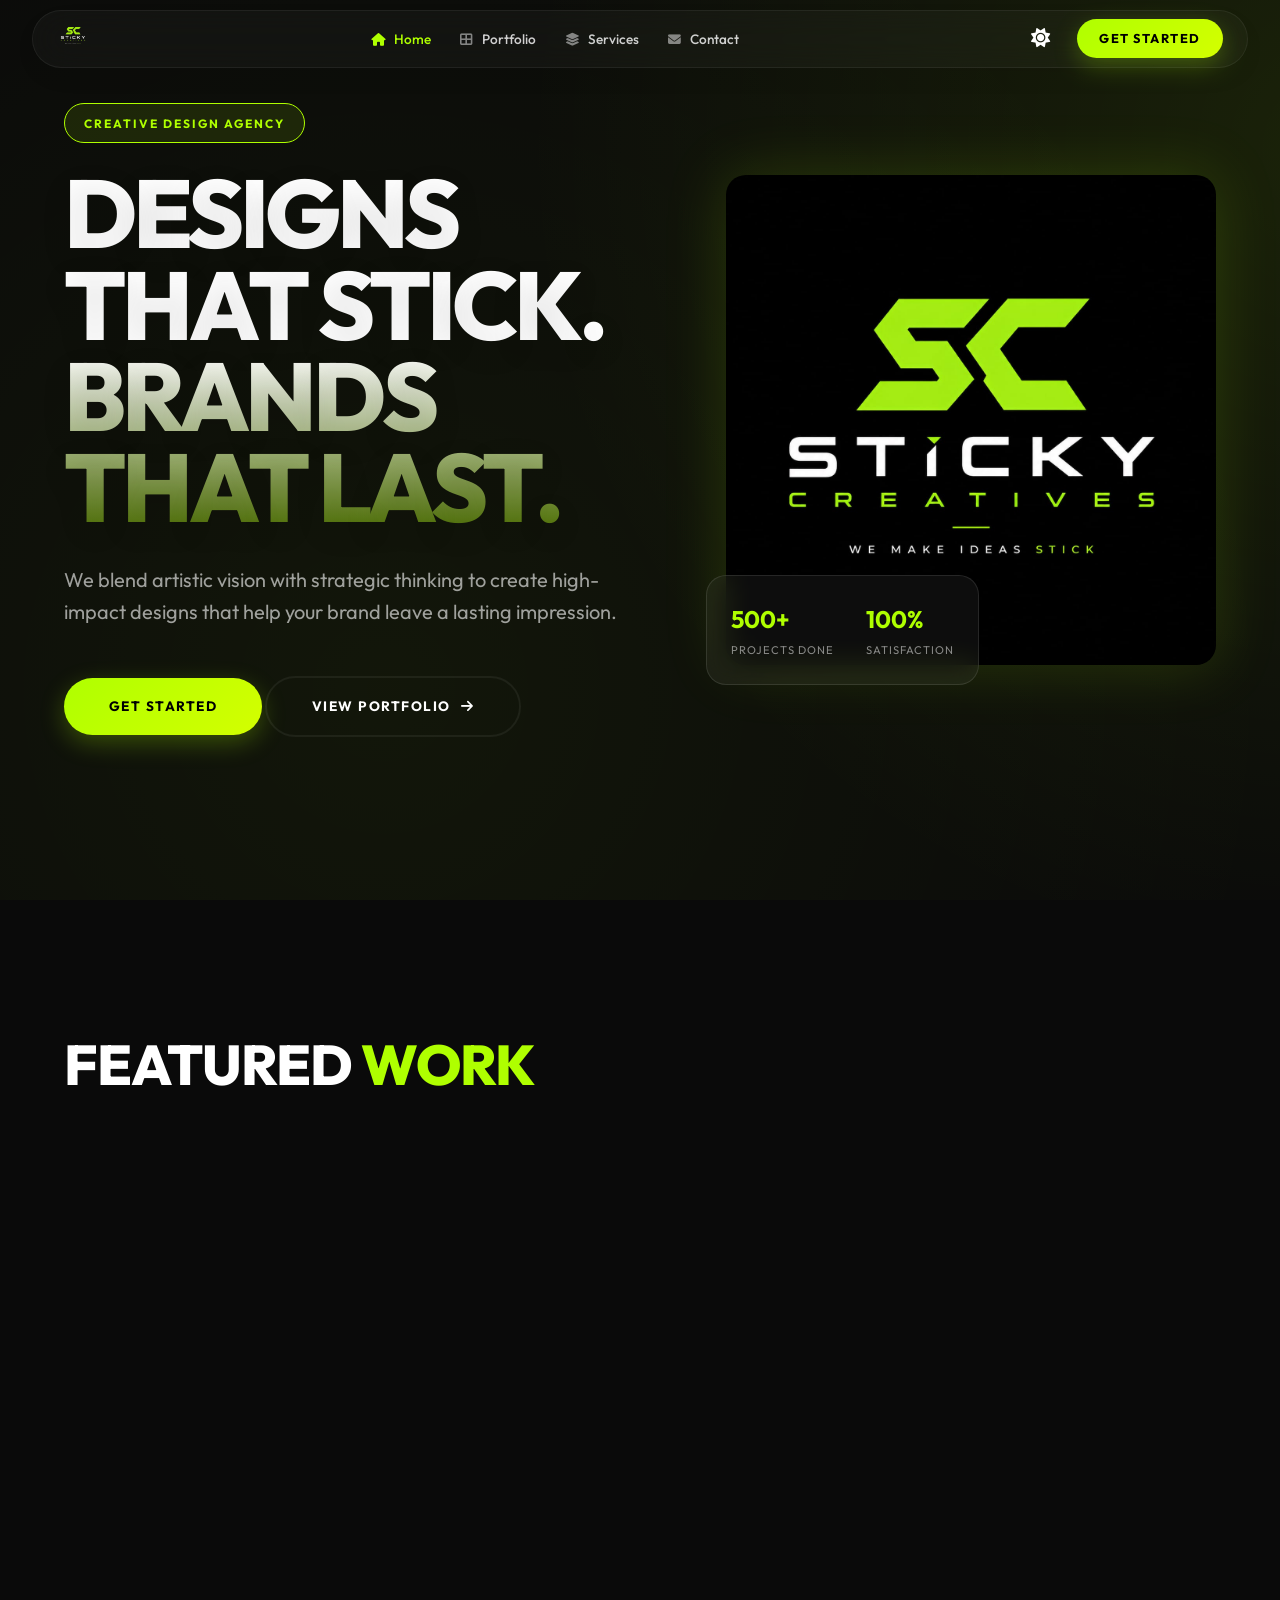
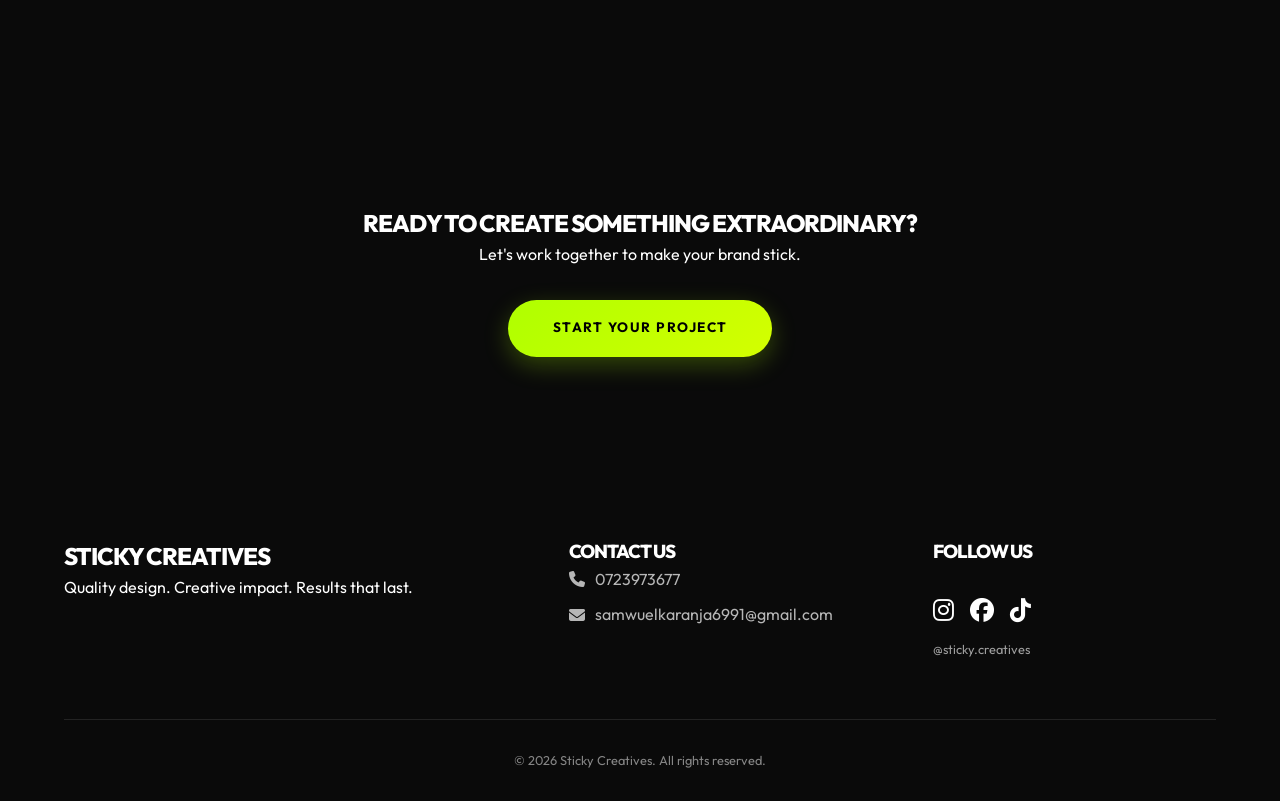
==== index.html @ 6ee7321c "Unify theme and backgrounds: Achieve a continuous 'one-page' flow and premium light mode aesthetic." ====
<!DOCTYPE html>
<html lang="en">
<head>
    <meta charset="UTF-8">
    <meta name="viewport" content="width=device-width, initial-scale=1.0">
    <title>Sticky Creatives | Creative Solutions, Fair Prices</title>
    <meta name="description" content="High-quality designs that help your brand stand out and leave a lasting impression. Logo design, web design, branding and more.">
    <link rel="stylesheet" href="style.css">
    <link rel="stylesheet" href="https://cdnjs.cloudflare.com/ajax/libs/font-awesome/6.4.0/css/all.min.css">
</head>
<body>

    <nav id="navbar">
        <div class="nav-container">
            <div class="nav-glass">
                <a href="index.html" class="logo">
                    <img src="logo.png" alt="Sticky Creatives Logo" id="brand-logo">
                </a>
                <ul class="nav-links">
                    <li><a href="index.html" class="active"><i class="fas fa-home"></i> Home</a></li>
                    <li><a href="portfolio.html"><i class="fas fa-th-large"></i> Portfolio</a></li>
                    <li><a href="services.html"><i class="fas fa-layer-group"></i> Services</a></li>
                    <li><a href="#contact"><i class="fas fa-envelope"></i> Contact</a></li>
                </ul>
                <div class="nav-actions">
                    <button id="theme-toggle" title="Toggle Theme">
                        <i class="fas fa-moon"></i>
                    </button>
                    <a href="get-started.html" class="btn" style="padding: 0.6rem 1.4rem; font-size: 0.8rem;">Get Started</a>
                </div>
            </div>
        </div>
    </nav>

    <section class="hero" id="home">
        <div class="container">
            <div class="hero-grid">
                <div class="hero-content">
                    <span class="badge animate">Creative Design Agency</span>
                    <h1 class="animate">Designs that <span style="color: var(--primary);">stick.</span><br>Brands that last.</h1>
                    <p class="animate">We blend artistic vision with strategic thinking to create high-impact designs that help your brand leave a lasting impression.</p>
                    <div class="hero-actions animate">
                        <a href="get-started.html" class="btn">Get Started</a>
                        <a href="portfolio.html" class="btn-secondary">
                            View Portfolio <i class="fas fa-arrow-right"></i>
                        </a>
                    </div>
                </div>
                <div class="hero-image animate">
                    <img src="hero-main.jpg" alt="Sticky Creatives Branding">
                    <div class="hero-stats">
                        <div class="stat-item">
                            <h4>500+</h4>
                            <p>Projects Done</p>
                        </div>
                        <div class="stat-item">
                            <h4>100%</h4>
                            <p>Satisfaction</p>
                        </div>
                    </div>
                </div>
            </div>
        </div>
    </section>

    <section id="featured-preview">
        <div class="container">
            <div style="display: flex; justify-content: space-between; align-items: center; margin-bottom: 3rem;">
                <h2 class="section-title animate" style="margin-bottom: 0; text-align: left;">Featured <span>Work</span></h2>
                <a href="portfolio.html" class="btn-secondary animate">View All <i class="fas fa-arrow-right"></i></a>
            </div>
            <div class="pricing-grid">
                <div class="category-card animate" style="padding: 0; overflow: hidden;">
                    <img src="branding.png" alt="Branding" style="width: 100%; height: 250px; object-fit: cover;">
                    <div style="padding: 1.5rem;">
                        <h3>Corporate Branding</h3>
                        <p>Resonating identity systems.</p>
                    </div>
                </div>
                <div class="category-card animate" style="padding: 0; overflow: hidden;">
                    <img src="web.png" alt="Web" style="width: 100%; height: 250px; object-fit: cover;">
                    <div style="padding: 1.5rem;">
                        <h3>Web Experiences</h3>
                        <p>Digital platforms built for conversion.</p>
                    </div>
                </div>
            </div>
        </div>
    </section>

    <section class="cta-section">
        <div class="container" style="text-align: center;">
            <h2 class="animate">Ready to create something <span>extraordinary?</span></h2>
            <p class="animate" style="margin-bottom: 2rem;">Let's work together to make your brand stick.</p>
            <a href="get-started.html" class="btn animate">Start Your Project</a>
        </div>
    </section>

    <footer id="contact">
        <div class="container">
            <div class="footer-content">
                <div class="footer-brand">
                    <h2>Sticky <span>Creatives</span></h2>
                    <p>Quality design. Creative impact. Results that last.</p>
                </div>
                <div class="contact-info">
                    <h3>Contact Us</h3>
                    <p><i class="fas fa-phone"></i> 0723973677</p>
                    <p><i class="fas fa-envelope"></i> samwuelkaranja6991@gmail.com</p>
                </div>
                <div class="socials">
                    <h3>Follow Us</h3>
                    <div class="social-links">
                        <a href="#"><i class="fab fa-instagram"></i></a>
                        <a href="#"><i class="fab fa-facebook"></i></a>
                        <a href="#"><i class="fab fa-tiktok"></i></a>
                    </div>
                    <p style="margin-top: 10px; font-size: 0.8rem; opacity: 0.6;">@sticky.creatives</p>
                </div>
            </div>
            <div class="footer-bottom">
                <p>&copy; 2026 Sticky Creatives. All rights reserved.</p>
            </div>
        </div>
    </footer>

    <script src="script.js"></script>
</body>
</html>
---- style.css ----
@import url('https://fonts.googleapis.com/css2?family=Outfit:wght@300;400;600;800&display=swap');

:root {
    /* Base Colors */
    --primary: #AFFF00;
    --primary-dark: #8ED000;
    --white: #FFFFFF;
    --black: #000000;
    --transition: all 0.4s cubic-bezier(0.16, 1, 0.3, 1);
    --shadow: 0 20px 40px rgba(0, 0, 0, 0.1);
    
    /* Theme Variables - Dark Mode (Default) */
    --bg-main: #0A0A0A;
    --bg-secondary: #141414;
    --text-main: #FFFFFF;
    --text-muted: rgba(255, 255, 255, 0.6);
    --glass-bg: rgba(255, 255, 255, 0.03);
    --glass-border: rgba(255, 255, 255, 0.08);
    --glass-blur: 20px;
}

[data-theme="light"] {
    --bg-main: #F4F4F4;
    --bg-secondary: #EBEBEB;
    --text-main: #121212;
    --text-muted: #666666;
    --glass-bg: rgba(255, 255, 255, 0.7);
    --glass-border: rgba(0, 0, 0, 0.05);
    --glass-text: #121212;
    --glass-blur: 15px;
    --shadow: 0 10px 30px rgba(0, 0, 0, 0.03);
    --primary-glow: rgba(175, 255, 0, 0.3);
}

[data-theme="dark"] {
    --bg-main: #0A0A0A;
    --bg-secondary: #121212;
    --text-main: #FFFFFF;
    --text-muted: #888888;
    --glass-bg: rgba(255, 255, 255, 0.03);
    --glass-border: rgba(255, 255, 255, 0.06);
    --glass-text: #FFFFFF;
    --glass-blur: 20px;
    --shadow: 0 10px 50px rgba(0, 0, 0, 0.5);
    --primary-glow: rgba(175, 255, 0, 0.2);
}

* {
    margin: 0;
    padding: 0;
    box-sizing: border-box;
    font-family: 'Outfit', sans-serif;
}

body {
    background-color: var(--bg-main);
    color: var(--text-main);
    line-height: 1.6;
    overflow-x: hidden;
    transition: background-color 0.5s ease, color 0.5s ease;
}

/* Animations */
@keyframes fadeInUp {
    from { opacity: 0; transform: translateY(30px); }
    to { opacity: 1; transform: translateY(0); }
}

@keyframes float {
    0% { transform: translateY(0px); }
    50% { transform: translateY(-10px); }
    100% { transform: translateY(0px); }
}

.animate {
    opacity: 0;
    transform: translateY(30px);
    transition: opacity 1.2s cubic-bezier(0.16, 1, 0.3, 1), 
                transform 1.2s cubic-bezier(0.16, 1, 0.3, 1);
}

.animate.visible {
    opacity: 1;
    transform: translateY(0);
}

/* Layout */
.container {
    max-width: 1300px;
    margin: 0 auto;
    padding: 0 5%;
    width: 100%;
}

section {
    padding: 140px 0;
}

/* Typography */
h1, h2, h3 {
    font-weight: 800;
    text-transform: uppercase;
    letter-spacing: -1px;
}

.section-title {
    text-align: center;
    margin-bottom: 50px;
    font-size: 2.5rem;
}

.section-title span {
    color: var(--primary);
}

/* Navbar Redesign */
nav {
    position: fixed;
    top: 0;
    width: 100%;
    z-index: 1000;
    padding: 0.6rem 0;
    transition: top 0.4s ease, padding 0.4s ease;
}

nav.nav-hidden {
    top: -120px;
}

.nav-container {
    max-width: 1400px;
    margin: 0 auto;
    padding: 0 2rem;
    display: flex;
    justify-content: space-between;
    align-items: center;
}

.nav-glass {
    background: var(--glass-bg);
    backdrop-filter: blur(var(--glass-blur));
    border: 1px solid var(--glass-border);
    padding: 0.5rem 1.5rem;
    border-radius: 100px;
    width: 100%;
    display: flex;
    justify-content: space-between;
    align-items: center;
    box-shadow: 0 10px 30px -10px rgba(0, 0, 0, 0.1);
}

.logo img {
    height: 32px;
    transition: var(--transition);
}

.nav-links {
    display: flex;
    gap: 1.8rem;
    list-style: none;
    align-items: center;
}

.nav-links a {
    text-decoration: none;
    color: var(--text-main);
    font-weight: 500;
    font-size: 0.85rem;
    transition: var(--transition);
    opacity: 0.8;
}

.nav-links a.active {
    color: var(--primary);
    opacity: 1;
}

.nav-links a.active i {
    opacity: 1;
    color: var(--primary);
}

.nav-links a i {
    font-size: 0.8rem;
    margin-right: 6px;
    opacity: 0.6;
    transition: var(--transition);
}

.nav-links a:hover i {
    opacity: 1;
    transform: translateY(-2px);
    color: var(--primary);
}

.nav-actions {
    display: flex;
    align-items: center;
    gap: 1rem;
}

#theme-toggle {
    background: transparent;
    border: none;
    color: var(--text-main);
    font-size: 1.2rem;
    cursor: pointer;
    transition: var(--transition);
    display: flex;
    align-items: center;
    justify-content: center;
    width: 40px;
    height: 40px;
    border-radius: 50%;
}

#theme-toggle:hover {
    background: var(--glass-bg);
    color: var(--primary);
}

/* Page Header */
.page-header {
    padding: 180px 0 100px;
    background: var(--bg-main);
    text-align: center;
    display: flex;
    flex-direction: column;
    align-items: center;
    justify-content: center;
}

.page-header h1 {
    font-size: 4rem;
    margin-bottom: 1rem;
    font-weight: 800;
}

.page-header p {
    color: var(--text-muted);
    font-size: 1.2rem;
    max-width: 600px;
    margin: 0 auto;
}

/* Hero Section */
.hero {
    min-height: 100vh;
    display: flex;
    align-items: center;
    background: var(--bg-main);
    position: relative;
    overflow: hidden;
    padding-top: 60px;
}

.hero::before {
    content: '';
    position: absolute;
    width: 150%;
    height: 150%;
    background: radial-gradient(circle at 70% 30%, rgba(175, 255, 0, 0.1) 0%, transparent 50%),
                radial-gradient(circle at 20% 70%, rgba(175, 255, 0, 0.05) 0%, transparent 50%);
    z-index: 0;
    animation: rotateMesh 20s linear infinite;
}

@keyframes rotateMesh {
    0% { transform: translate(-25%, -25%) rotate(0deg); }
    100% { transform: translate(-25%, -25%) rotate(360deg); }
}

.hero-grid {
    display: grid;
    grid-template-columns: 1.1fr 0.9fr; /* Give text a bit more space */
    gap: 4rem;
    align-items: center; /* Ensures vertical centering */
    position: relative;
    z-index: 1;
}

.hero-content {
    position: relative;
    z-index: 2;
    padding-right: 2rem;
}

.hero h1 {
    font-size: 6rem;
    line-height: 0.95;
    margin-bottom: 2rem;
    font-weight: 800;
    letter-spacing: -4px;
    background: linear-gradient(180deg, var(--text-main) 50%, rgba(175, 255, 0, 0.4) 100%);
    -webkit-background-clip: text;
    -webkit-text-fill-color: transparent;
    text-shadow: 0 10px 30px rgba(0, 0, 0, 0.1);
}

.hero p {
    font-size: 1.25rem;
    margin-bottom: 3rem;
    color: rgba(255, 255, 255, 0.6);
    max-width: 600px;
}

.hero-image {
    position: relative;
    display: flex;
    justify-content: center;
    align-items: center;
}

.hero-image {
    display: flex;
    justify-content: flex-end; /* Push image to the right */
    align-items: center;
}

.hero-image img {
    width: 100%;
    max-width: 550px; /* Prevent it from getting too huge */
    border-radius: 20px;
    filter: drop-shadow(0 0 30px rgba(175, 255, 0, 0.15));
    animation: float 6s ease-in-out infinite;
    object-fit: contain;
}

.hero-stats {
    position: absolute;
    bottom: -20px;
    left: -20px;
    background: rgba(255, 255, 255, 0.05);
    backdrop-filter: blur(15px);
    border: 1px solid rgba(255, 255, 255, 0.1);
    padding: 1.5rem;
    border-radius: 20px;
    display: flex;
    gap: 2rem;
}

.stat-item h4 {
    color: var(--primary);
    font-size: 1.5rem;
    margin-bottom: 0.2rem;
}

.stat-item p {
    font-size: 0.7rem;
    margin-bottom: 0;
    color: rgba(255, 255, 255, 0.5);
    text-transform: uppercase;
    letter-spacing: 1px;
}

.btn-group {
    display: flex;
    gap: 1.5rem;
    align-items: center;
}

.btn-secondary {
    background: transparent;
    color: var(--white);
    font-weight: 600;
    text-decoration: none;
    transition: var(--transition);
    display: flex;
    align-items: center;
    gap: 10px;
}

.btn-secondary:hover {
    color: var(--primary);
}

/* Section Design */
section {
    padding: 120px 0;
}

.section-title {
    text-align: center;
    margin-bottom: 70px;
    font-size: 3.5rem;
    font-weight: 800;
}

.badge {
    display: inline-block;
    padding: 0.6rem 1.2rem;
    background: rgba(175, 255, 0, 0.1);
    color: var(--primary);
    border: 1px solid var(--primary);
    border-radius: 50px;
    font-size: 0.75rem;
    font-weight: 700;
    margin-bottom: 1.5rem;
    text-transform: uppercase;
    letter-spacing: 2px;
}

.pricing-grid {
    display: grid;
    grid-template-columns: repeat(auto-fit, minmax(350px, 1fr));
    gap: 2.5rem;
    align-items: stretch;
}

/* Glass Cards */
.category-card {
    background: var(--glass-bg);
    backdrop-filter: blur(var(--glass-blur));
    border: 1px solid var(--glass-border);
    border-radius: 30px;
    padding: 3rem;
    transition: var(--transition);
    height: 100%;
    color: var(--glass-text);
    cursor: pointer;
}

.category-card:hover {
    transform: translateY(-10px) scale(1.02);
    border-color: var(--primary);
    background: rgba(175, 255, 0, 0.05);
}

.category-card h3 {
    margin-bottom: 2rem;
    display: flex;
    align-items: center;
    gap: 15px;
    font-size: 1.6rem;
    font-weight: 700;
}

.category-card h3 i {
    color: var(--primary);
    background: rgba(175, 255, 0, 0.1);
    width: 50px;
    height: 50px;
    display: flex;
    align-items: center;
    justify-content: center;
    border-radius: 12px;
    font-size: 1.2rem;
}

.price-item {
    display: flex;
    justify-content: space-between;
    align-items: center;
    padding: 1.4rem 0;
    border-bottom: 1px solid var(--glass-border);
    gap: 15px;
}

.price-tag {
    background: var(--primary);
    color: var(--black);
    padding: 0.5rem 1.2rem;
    border-radius: 12px;
    font-weight: 800;
    font-size: 0.85rem;
}

.btn {
    display: inline-flex;
    align-items: center;
    justify-content: center;
    gap: 10px;
    padding: 1.1rem 2.8rem;
    background: linear-gradient(135deg, var(--primary) 0%, #d4ff00 100%);
    color: #000000;
    text-decoration: none;
    border-radius: 100px;
    font-weight: 700;
    text-transform: uppercase;
    font-size: 0.85rem;
    letter-spacing: 1.5px;
    transition: var(--transition);
    border: none;
    cursor: pointer;
    box-shadow: 0 8px 25px rgba(175, 255, 0, 0.25);
}

.btn:hover {
    transform: translateY(-3px) scale(1.02);
    box-shadow: 0 15px 35px rgba(175, 255, 0, 0.4);
    filter: brightness(1.1);
}

.btn-secondary {
    display: inline-flex;
    align-items: center;
    justify-content: center;
    gap: 10px;
    padding: 1.1rem 2.8rem;
    background: transparent;
    color: var(--text-main);
    border: 2px solid var(--glass-border);
    border-radius: 100px;
    font-weight: 700;
    text-transform: uppercase;
    font-size: 0.85rem;
    letter-spacing: 1.5px;
    transition: var(--transition);
    text-decoration: none;
}

.btn-secondary:hover {
    background: var(--glass-bg);
    border-color: var(--primary);
    color: var(--primary);
    transform: translateY(-3px);
}

/* Form Styles */
.checkbox-container {
    display: flex;
    align-items: center;
    gap: 10px;
    cursor: pointer;
    padding: 0.8rem 1.2rem;
    background: var(--bg-main);
    border: 1px solid var(--glass-border);
    border-radius: 12px;
    transition: var(--transition);
    font-size: 0.9rem;
    color: var(--text-muted);
}

.checkbox-container:hover {
    border-color: var(--primary);
    background: rgba(175, 255, 0, 0.05);
}

.checkbox-container input[type="checkbox"] {
    accent-color: var(--primary);
    width: 18px;
    height: 18px;
}

.checkbox-container input[type="checkbox"]:checked + span {
    color: var(--text-main);
}

input:focus, textarea:focus {
    outline: none;
    border-color: var(--primary) !important;
    box-shadow: 0 0 0 4px rgba(175, 255, 0, 0.1);
}

/* Footer */
footer {
    background: var(--secondary);
    color: var(--text-light);
    padding: 60px 0 30px;
}

.footer-content {
    display: grid;
    grid-template-columns: 1.5fr 1fr 1fr;
    gap: 5rem;
    margin-bottom: 60px;
    align-items: start;
}

.footer-logo img {
    height: 40px;
    margin-bottom: 1rem;
}

.contact-info p {
    display: flex;
    align-items: center;
    gap: 10px;
    margin-bottom: 10px;
    color: rgba(255, 255, 255, 0.7);
}

.social-links {
    display: flex;
    gap: 1rem;
    margin-top: 1.5rem;
}

.social-links a {
    color: var(--white);
    font-size: 1.5rem;
    transition: var(--transition);
}

.social-links a:hover {
    color: var(--primary);
}

.footer-bottom {
    text-align: center;
    padding-top: 30px;
    border-top: 1px solid rgba(255, 255, 255, 0.1);
    font-size: 0.8rem;
    color: rgba(255, 255, 255, 0.5);
}

/* Responsive */
@media (max-width: 992px) {
    .hero-grid {
        grid-template-columns: 1fr;
        text-align: center;
        gap: 3rem;
    }
    
    .hero-content {
        display: flex;
        flex-direction: column;
        align-items: center;
    }
    
    .hero h1 {
        font-size: 3.5rem;
    }
    
    .hero p {
        margin: 0 auto 3rem;
    }
    
    .btn-group {
        justify-content: center;
    }
    
    .hero-image {
        max-width: 500px;
        margin: 0 auto;
    }
}

@media (max-width: 768px) {
    .hero h1 {
        font-size: 2.8rem;
    }
    .nav-links {
        display: none;
    }
}
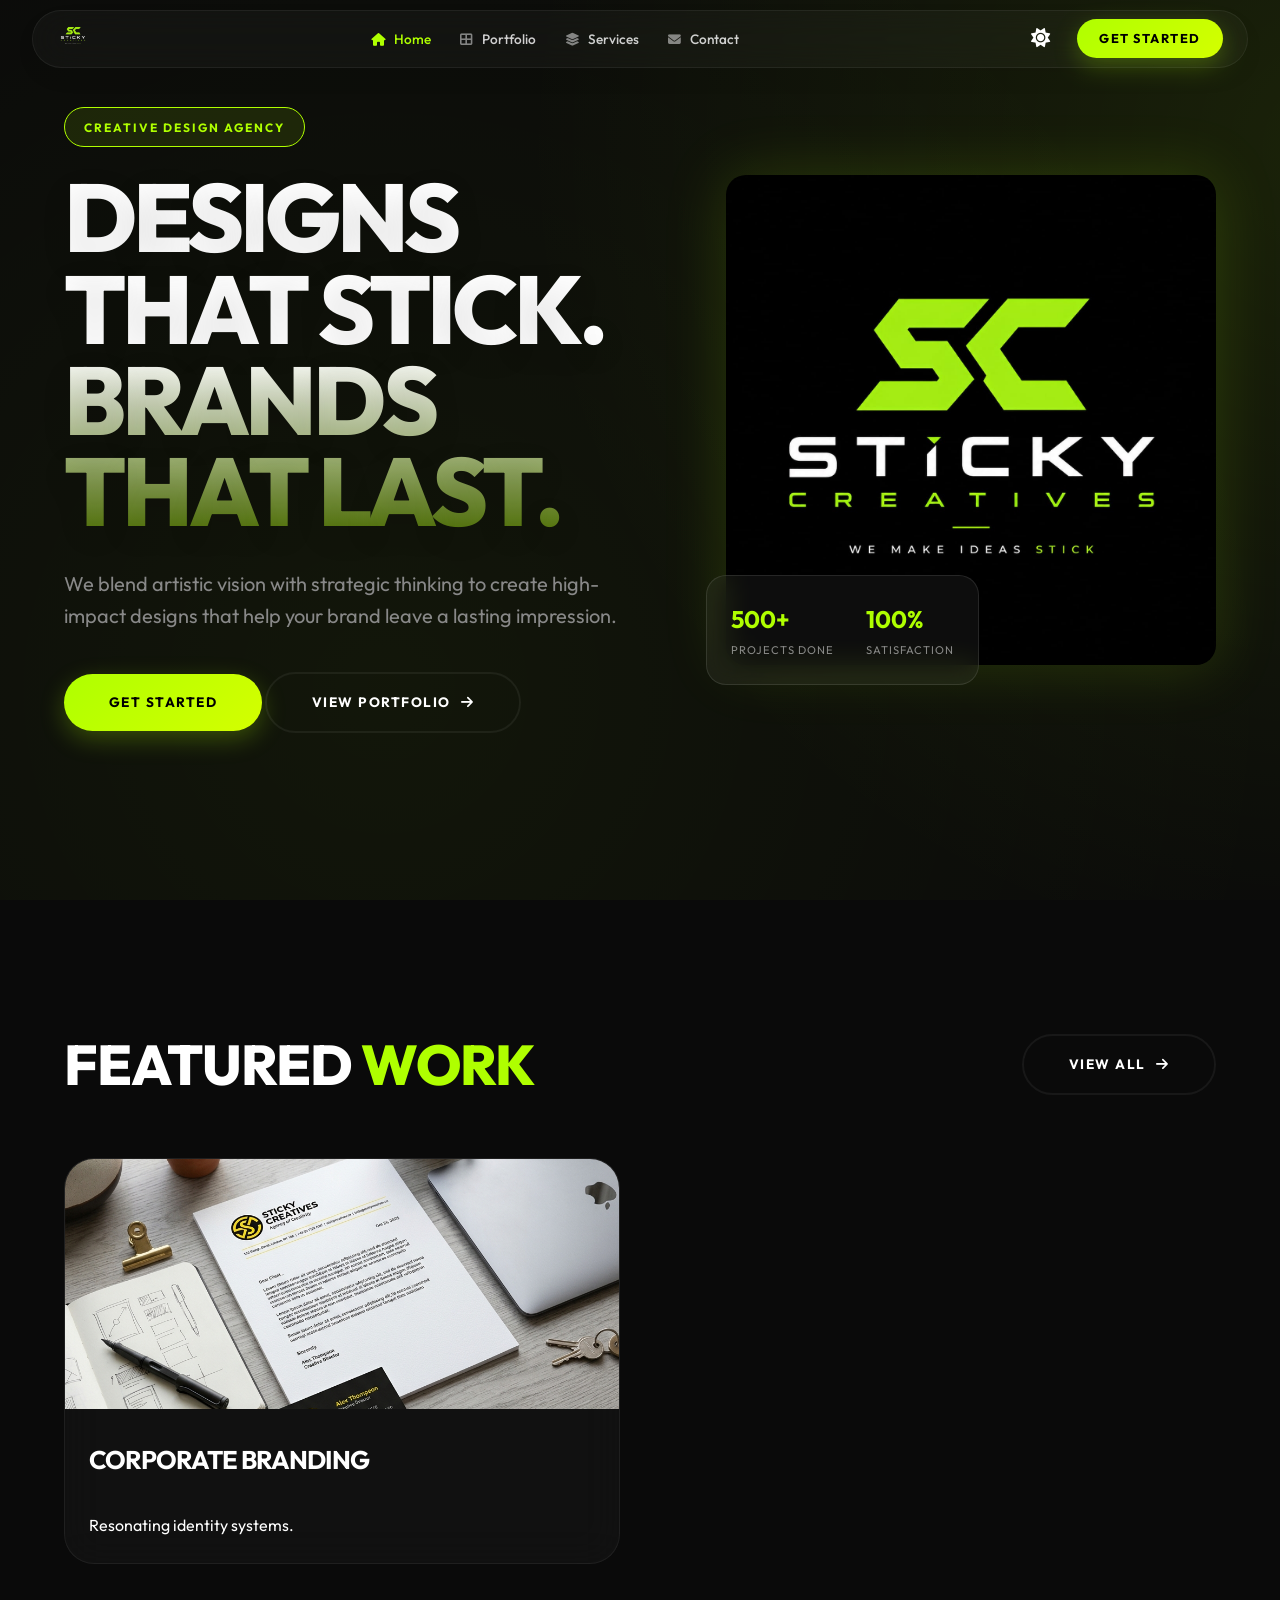
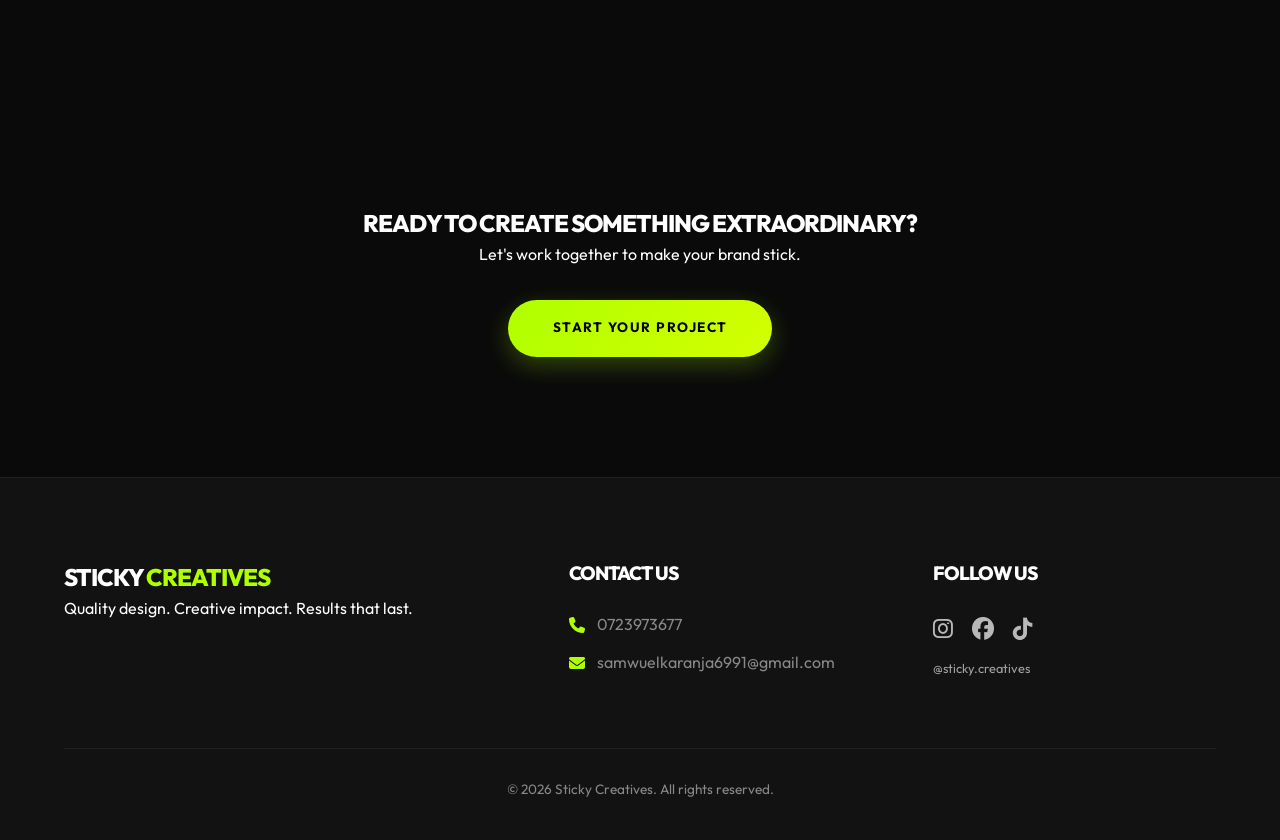
==== commit d3c68bfa: "Create standalone Contact page for quick inquiries with WhatsApp integration and simplified form." ====
--- a/index.html
+++ b/index.html
@@ -20,7 +20,7 @@
                     <li><a href="index.html" class="active"><i class="fas fa-home"></i> Home</a></li>
                     <li><a href="portfolio.html"><i class="fas fa-th-large"></i> Portfolio</a></li>
                     <li><a href="services.html"><i class="fas fa-layer-group"></i> Services</a></li>
-                    <li><a href="#contact"><i class="fas fa-envelope"></i> Contact</a></li>
+                    <li><a href="contact.html"><i class="fas fa-envelope"></i> Contact</a></li>
                 </ul>
                 <div class="nav-actions">
                     <button id="theme-toggle" title="Toggle Theme">
--- a/style.css
+++ b/style.css
@@ -17,6 +17,8 @@
     --glass-bg: rgba(255, 255, 255, 0.03);
     --glass-border: rgba(255, 255, 255, 0.08);
     --glass-blur: 20px;
+    --hero-glow-1: rgba(175, 255, 0, 0.08);
+    --hero-glow-2: rgba(175, 255, 0, 0.04);
 }
 
 [data-theme="light"] {
@@ -30,6 +32,8 @@
     --glass-blur: 15px;
     --shadow: 0 10px 30px rgba(0, 0, 0, 0.03);
     --primary-glow: rgba(175, 255, 0, 0.3);
+    --hero-glow-1: rgba(175, 255, 0, 0.18);
+    --hero-glow-2: rgba(175, 255, 0, 0.12);
 }
 
 [data-theme="dark"] {
@@ -43,6 +47,8 @@
     --glass-blur: 20px;
     --shadow: 0 10px 50px rgba(0, 0, 0, 0.5);
     --primary-glow: rgba(175, 255, 0, 0.2);
+    --hero-glow-1: rgba(175, 255, 0, 0.1);
+    --hero-glow-2: rgba(175, 255, 0, 0.05);
 }
 
 * {
@@ -259,8 +265,8 @@
     position: absolute;
     width: 150%;
     height: 150%;
-    background: radial-gradient(circle at 70% 30%, rgba(175, 255, 0, 0.1) 0%, transparent 50%),
-                radial-gradient(circle at 20% 70%, rgba(175, 255, 0, 0.05) 0%, transparent 50%);
+    background: radial-gradient(circle at 70% 30%, var(--hero-glow-1) 0%, transparent 50%),
+                radial-gradient(circle at 20% 70%, var(--hero-glow-2) 0%, transparent 50%);
     z-index: 0;
     animation: rotateMesh 20s linear infinite;
 }
@@ -286,7 +292,7 @@
 }
 
 .hero h1 {
-    font-size: 6rem;
+    font-size: clamp(2.5rem, 8vw, 6rem);
     line-height: 0.95;
     margin-bottom: 2rem;
     font-weight: 800;
@@ -298,9 +304,9 @@
 }
 
 .hero p {
-    font-size: 1.25rem;
-    margin-bottom: 3rem;
-    color: rgba(255, 255, 255, 0.6);
+    font-size: clamp(1rem, 2vw, 1.25rem);
+    margin-bottom: 2.5rem;
+    color: var(--text-muted);
     max-width: 600px;
 }
 
@@ -554,9 +560,10 @@
 
 /* Footer */
 footer {
-    background: var(--secondary);
-    color: var(--text-light);
-    padding: 60px 0 30px;
+    background: var(--bg-secondary);
+    color: var(--text-main);
+    padding: 80px 0 40px;
+    border-top: 1px solid var(--glass-border);
 }
 
 .footer-content {
@@ -567,80 +574,153 @@
     align-items: start;
 }
 
-.footer-logo img {
-    height: 40px;
-    margin-bottom: 1rem;
+.footer-brand h2 span {
+    color: var(--primary);
+}
+
+.contact-info h3, .socials h3 {
+    margin-bottom: 1.5rem;
+    font-size: 1.2rem;
 }
 
 .contact-info p {
     display: flex;
     align-items: center;
-    gap: 10px;
-    margin-bottom: 10px;
-    color: rgba(255, 255, 255, 0.7);
+    gap: 12px;
+    margin-bottom: 12px;
+    color: var(--text-muted);
+}
+
+.contact-info i {
+    color: var(--primary);
 }
 
 .social-links {
     display: flex;
-    gap: 1rem;
-    margin-top: 1.5rem;
+    gap: 1.2rem;
+    margin-top: 1rem;
 }
 
 .social-links a {
-    color: var(--white);
-    font-size: 1.5rem;
-    transition: var(--transition);
+    color: var(--text-main);
+    font-size: 1.4rem;
+    transition: var(--transition);
+    opacity: 0.7;
 }
 
 .social-links a:hover {
     color: var(--primary);
+    opacity: 1;
+    transform: translateY(-3px);
 }
 
 .footer-bottom {
     text-align: center;
     padding-top: 30px;
-    border-top: 1px solid rgba(255, 255, 255, 0.1);
-    font-size: 0.8rem;
-    color: rgba(255, 255, 255, 0.5);
-}
-
-/* Responsive */
+    border-top: 1px solid var(--glass-border);
+    font-size: 0.85rem;
+    color: var(--text-muted);
+}
+
+/* Responsive Polish */
+@media (max-width: 1200px) {
+    .container {
+        padding: 0 40px;
+    }
+    
+    .hero-grid {
+        gap: 3rem;
+    }
+}
+
 @media (max-width: 992px) {
+    section {
+        padding: 100px 0;
+    }
+
     .hero-grid {
         grid-template-columns: 1fr;
         text-align: center;
-        gap: 3rem;
-    }
-    
+        gap: 4rem;
+    }
+
     .hero-content {
+        padding-right: 0;
         display: flex;
         flex-direction: column;
         align-items: center;
     }
-    
-    .hero h1 {
-        font-size: 3.5rem;
-    }
-    
-    .hero p {
-        margin: 0 auto 3rem;
-    }
-    
-    .btn-group {
+
+    .hero-image {
         justify-content: center;
     }
-    
-    .hero-image {
-        max-width: 500px;
-        margin: 0 auto;
+
+    .hero-image img {
+        max-width: 450px;
+    }
+
+    .footer-content {
+        grid-template-columns: 1fr;
+        gap: 3rem;
+        text-align: center;
+    }
+
+    .contact-info p {
+        justify-content: center;
+    }
+
+    .social-links {
+        justify-content: center;
+    }
+
+    .page-header h1 {
+        font-size: 3rem;
     }
 }
 
 @media (max-width: 768px) {
-    .hero h1 {
-        font-size: 2.8rem;
-    }
     .nav-links {
         display: none;
     }
-}
+
+    .nav-glass {
+        padding: 0.5rem 1.2rem;
+    }
+
+    .container {
+        padding: 0 25px;
+    }
+
+    .hero-actions {
+        flex-direction: column;
+        width: 100%;
+    }
+
+    .hero-actions .btn, .hero-actions .btn-secondary {
+        width: 100%;
+    }
+
+    .pricing-grid {
+        grid-template-columns: 1fr;
+    }
+
+    /* Form responsiveness in get-started.html */
+    #contact-form .form-grid {
+        grid-template-columns: 1fr;
+        gap: 1.5rem;
+    }
+}
+
+@media (max-width: 480px) {
+    .hero h1 {
+        font-size: 2.5rem;
+    }
+
+    .page-header h1 {
+        font-size: 2.2rem;
+    }
+
+    .section-title {
+        font-size: 1.8rem;
+    }
+}
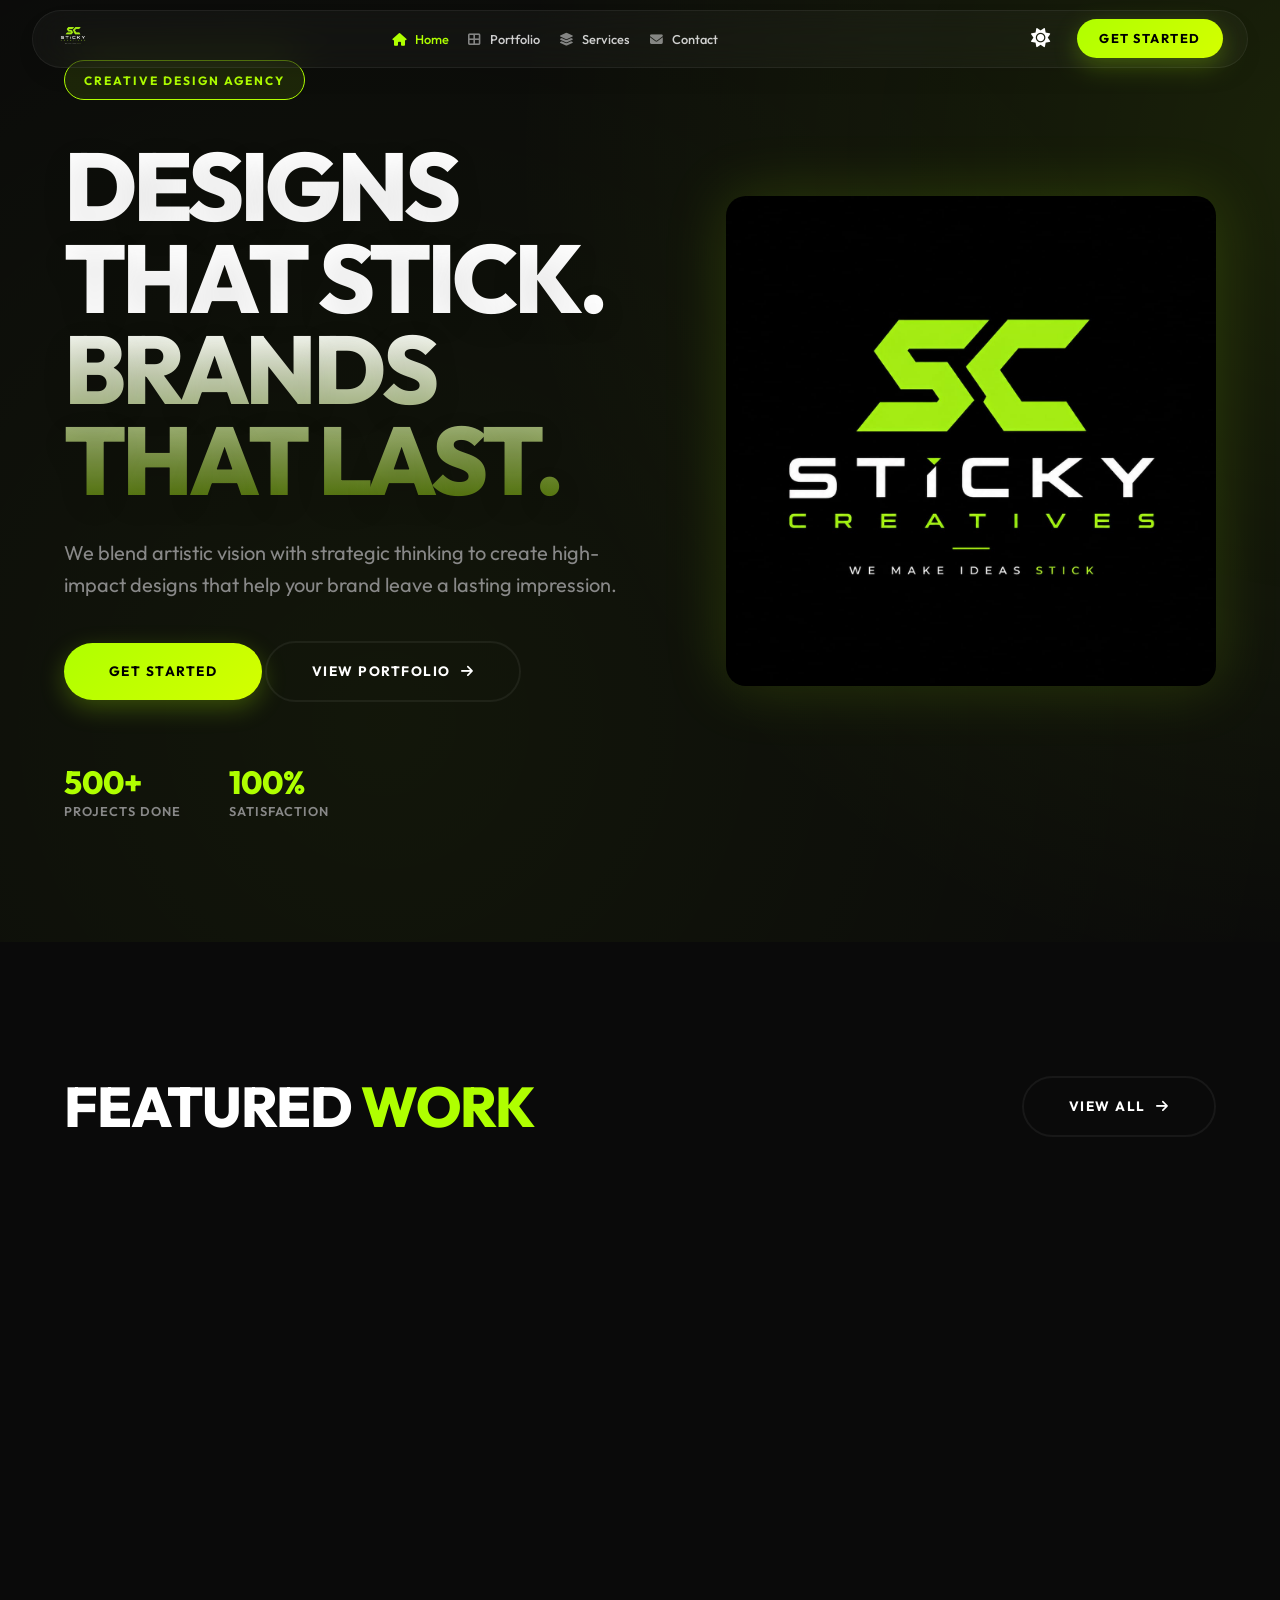
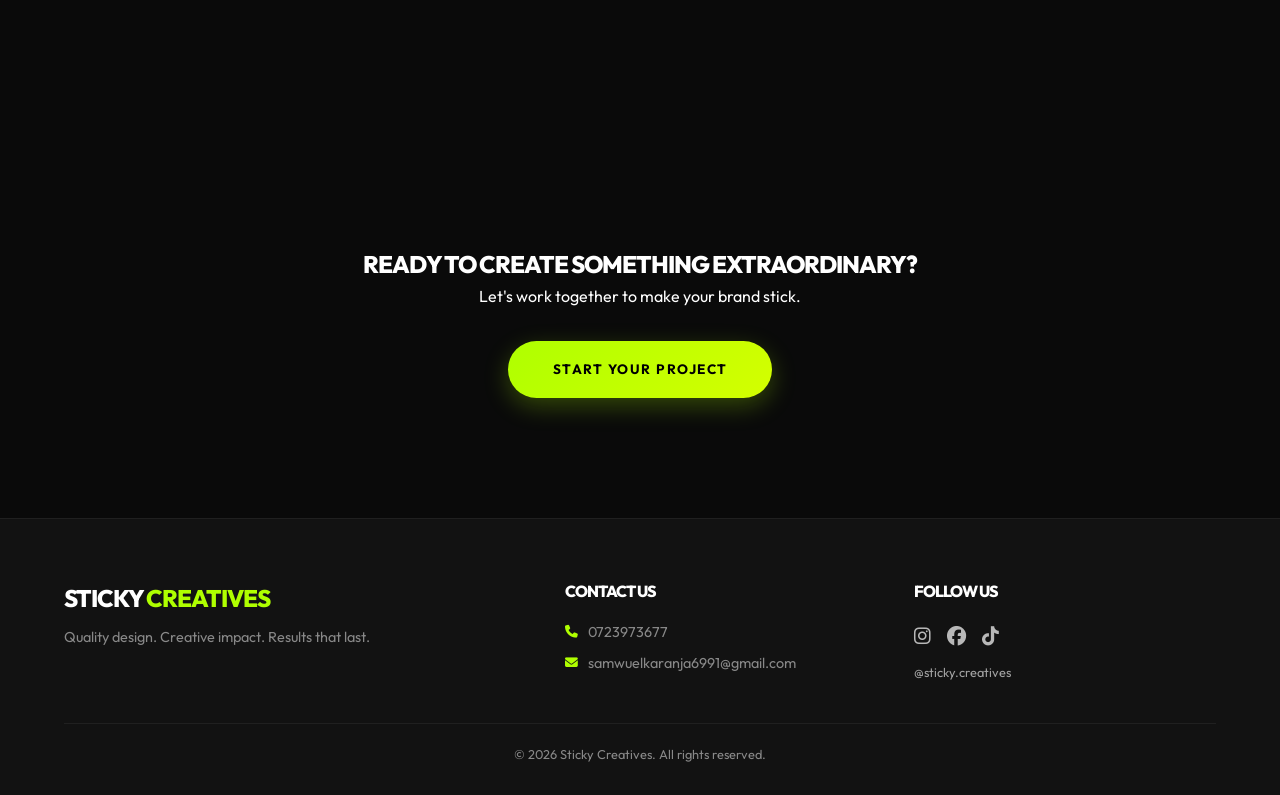
==== commit 68104db4: "Layout Balance: Reposition hero stats to utilize vertical space and improve content flow." ====
--- a/index.html
+++ b/index.html
@@ -45,10 +45,7 @@
                             View Portfolio <i class="fas fa-arrow-right"></i>
                         </a>
                     </div>
-                </div>
-                <div class="hero-image animate">
-                    <img src="hero-main.jpg" alt="Sticky Creatives Branding">
-                    <div class="hero-stats">
+                    <div class="hero-stats animate">
                         <div class="stat-item">
                             <h4>500+</h4>
                             <p>Projects Done</p>
@@ -58,6 +55,9 @@
                             <p>Satisfaction</p>
                         </div>
                     </div>
+                </div>
+                <div class="hero-image animate">
+                    <img src="hero-main.jpg" alt="Sticky Creatives Branding">
                 </div>
             </div>
         </div>
--- a/style.css
+++ b/style.css
@@ -162,7 +162,7 @@
 
 .nav-links {
     display: flex;
-    gap: 1.8rem;
+    gap: clamp(1rem, 2vw, 1.8rem);
     list-style: none;
     align-items: center;
 }
@@ -278,9 +278,9 @@
 
 .hero-grid {
     display: grid;
-    grid-template-columns: 1.1fr 0.9fr; /* Give text a bit more space */
-    gap: 4rem;
-    align-items: center; /* Ensures vertical centering */
+    grid-template-columns: 1.1fr 0.9fr;
+    gap: clamp(2rem, 5vw, 6rem);
+    align-items: center;
     position: relative;
     z-index: 1;
 }
@@ -333,30 +333,26 @@
 }
 
 .hero-stats {
-    position: absolute;
-    bottom: -20px;
-    left: -20px;
-    background: rgba(255, 255, 255, 0.05);
-    backdrop-filter: blur(15px);
-    border: 1px solid rgba(255, 255, 255, 0.1);
-    padding: 1.5rem;
-    border-radius: 20px;
-    display: flex;
-    gap: 2rem;
+    margin-top: 4rem;
+    display: flex;
+    gap: 3rem;
 }
 
 .stat-item h4 {
     color: var(--primary);
-    font-size: 1.5rem;
+    font-size: 2rem;
+    font-weight: 800;
     margin-bottom: 0.2rem;
+    line-height: 1;
 }
 
 .stat-item p {
-    font-size: 0.7rem;
+    font-size: 0.8rem;
     margin-bottom: 0;
-    color: rgba(255, 255, 255, 0.5);
+    color: var(--text-muted);
     text-transform: uppercase;
     letter-spacing: 1px;
+    font-weight: 600;
 }
 
 .btn-group {
@@ -401,15 +397,15 @@
     border-radius: 50px;
     font-size: 0.75rem;
     font-weight: 700;
-    margin-bottom: 1.5rem;
+    margin-bottom: 2.5rem; /* Increased margin for mobile visibility */
     text-transform: uppercase;
     letter-spacing: 2px;
 }
 
 .pricing-grid {
     display: grid;
-    grid-template-columns: repeat(auto-fit, minmax(350px, 1fr));
-    gap: 2.5rem;
+    grid-template-columns: repeat(auto-fit, minmax(320px, 1fr));
+    gap: 2rem;
     align-items: stretch;
 }
 
@@ -562,48 +558,61 @@
 footer {
     background: var(--bg-secondary);
     color: var(--text-main);
-    padding: 80px 0 40px;
+    padding: 60px 0 30px;
     border-top: 1px solid var(--glass-border);
 }
 
 .footer-content {
     display: grid;
     grid-template-columns: 1.5fr 1fr 1fr;
-    gap: 5rem;
-    margin-bottom: 60px;
+    gap: 3rem;
+    margin-bottom: 40px;
     align-items: start;
 }
 
+.footer-brand h2 {
+    font-size: 1.5rem;
+    margin-bottom: 0.5rem;
+}
+
 .footer-brand h2 span {
     color: var(--primary);
 }
 
+.footer-brand p {
+    font-size: 0.9rem;
+    color: var(--text-muted);
+}
+
 .contact-info h3, .socials h3 {
-    margin-bottom: 1.5rem;
-    font-size: 1.2rem;
+    margin-bottom: 1rem;
+    font-size: 1rem;
+    color: var(--text-main);
 }
 
 .contact-info p {
     display: flex;
     align-items: center;
-    gap: 12px;
-    margin-bottom: 12px;
+    gap: 10px;
+    margin-bottom: 8px;
+    font-size: 0.9rem;
     color: var(--text-muted);
 }
 
 .contact-info i {
     color: var(--primary);
+    font-size: 0.8rem;
 }
 
 .social-links {
     display: flex;
-    gap: 1.2rem;
-    margin-top: 1rem;
+    gap: 1rem;
+    margin-top: 0.5rem;
 }
 
 .social-links a {
     color: var(--text-main);
-    font-size: 1.4rem;
+    font-size: 1.2rem;
     transition: var(--transition);
     opacity: 0.7;
 }
@@ -611,25 +620,35 @@
 .social-links a:hover {
     color: var(--primary);
     opacity: 1;
-    transform: translateY(-3px);
+    transform: translateY(-2px);
 }
 
 .footer-bottom {
     text-align: center;
-    padding-top: 30px;
+    padding-top: 20px;
     border-top: 1px solid var(--glass-border);
-    font-size: 0.85rem;
+    font-size: 0.8rem;
     color: var(--text-muted);
 }
 
 /* Responsive Polish */
+@media (max-width: 1300px) {
+    .nav-links {
+        gap: 1.2rem;
+    }
+    
+    .nav-links a {
+        font-size: 0.8rem;
+    }
+}
+
 @media (max-width: 1200px) {
     .container {
         padding: 0 40px;
     }
     
-    .hero-grid {
-        gap: 3rem;
+    .hero h1 {
+        font-size: clamp(2.5rem, 6vw, 4.5rem);
     }
 }
 
@@ -684,16 +703,29 @@
     }
 
     .nav-glass {
-        padding: 0.5rem 1.2rem;
-    }
-
-    .container {
-        padding: 0 25px;
+        padding: 0.6rem 1rem;
+        gap: 0.5rem;
+    }
+
+    .nav-actions {
+        gap: 0.5rem;
+    }
+
+    #theme-toggle {
+        width: 35px;
+        height: 35px;
+        font-size: 1rem;
+    }
+
+    .nav-glass .btn {
+        padding: 0.5rem 1rem;
+        font-size: 0.75rem;
     }
 
     .hero-actions {
         flex-direction: column;
         width: 100%;
+        gap: 1rem;
     }
 
     .hero-actions .btn, .hero-actions .btn-secondary {
@@ -712,12 +744,26 @@
 }
 
 @media (max-width: 480px) {
+    section {
+        padding: 80px 0;
+    }
+
+    .hero {
+        padding-top: 100px;
+    }
+
     .hero h1 {
-        font-size: 2.5rem;
+        font-size: 2.2rem;
+        letter-spacing: -1px;
+    }
+
+    .hero p {
+        font-size: 0.95rem;
+        margin-bottom: 2rem;
     }
 
     .page-header h1 {
-        font-size: 2.2rem;
+        font-size: 2rem;
     }
 
     .section-title {
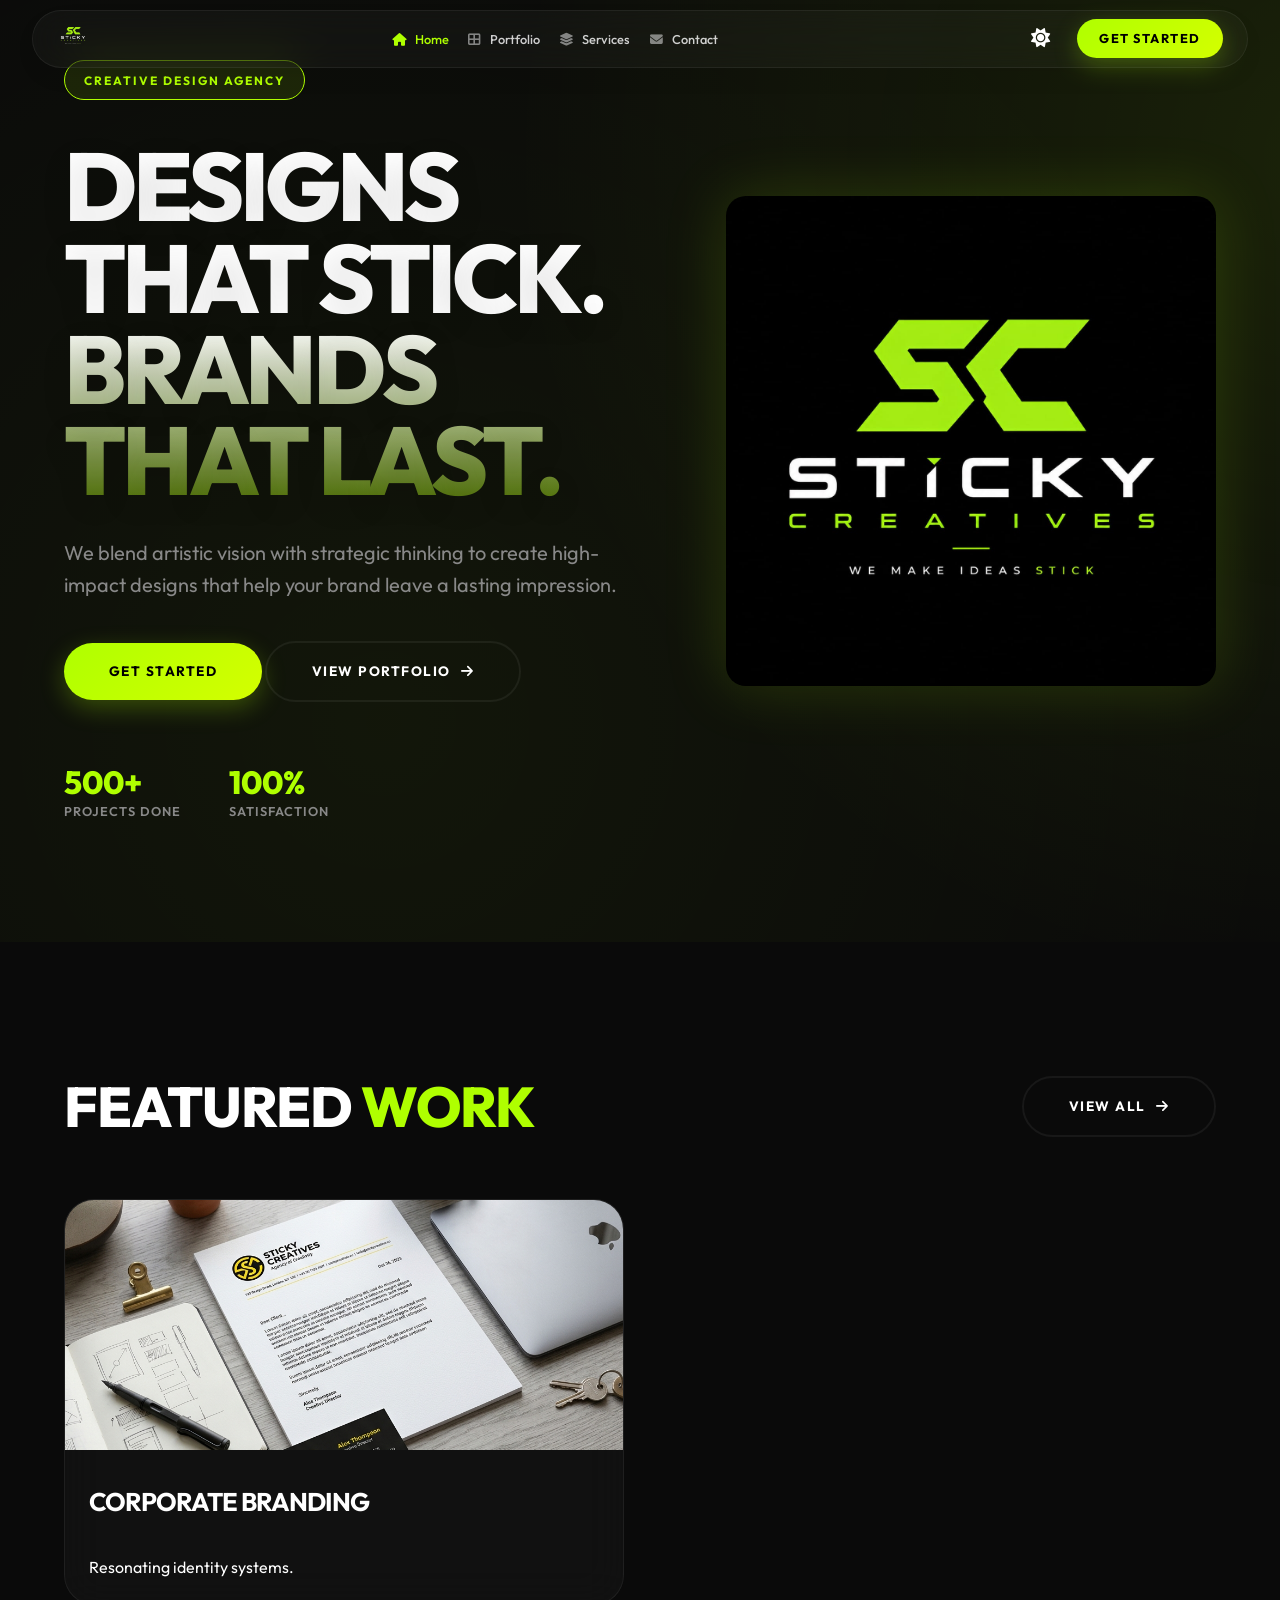
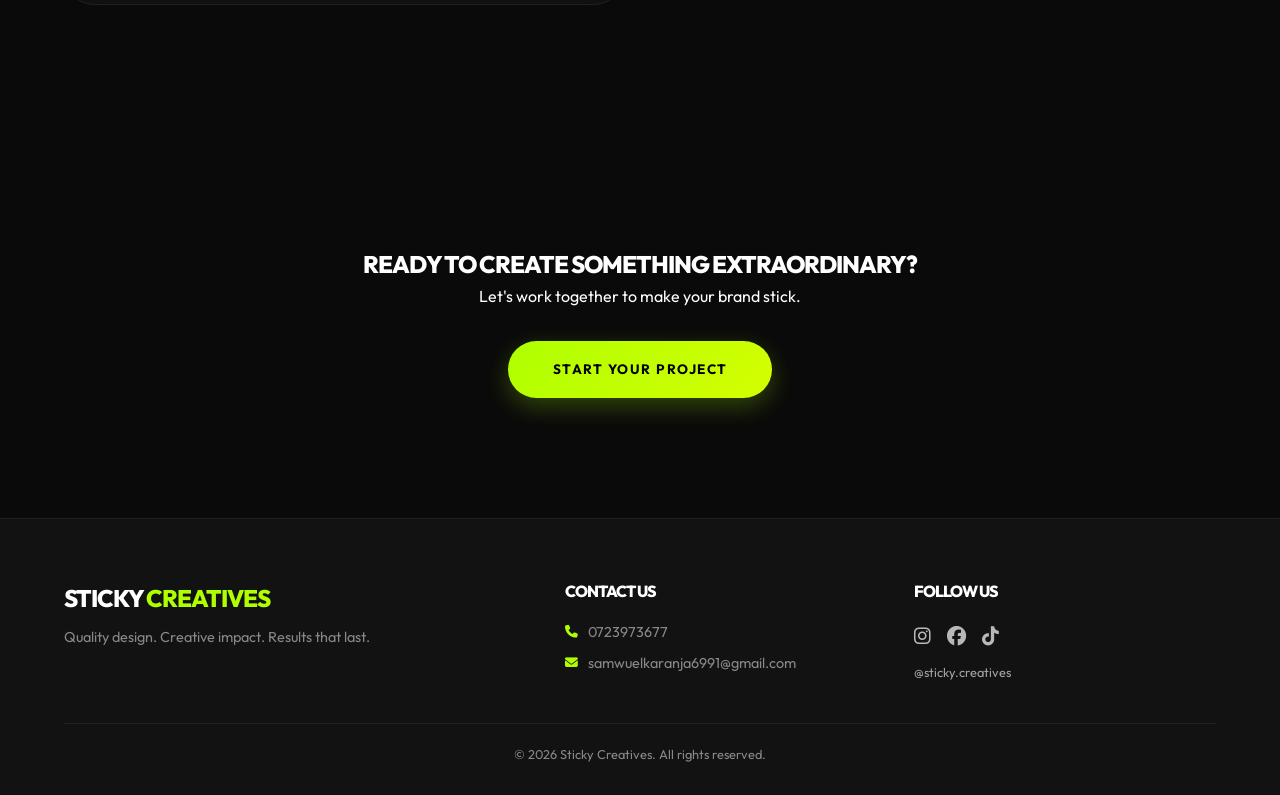
==== commit e201e207: "Mobile Menu: Implement interactive hamburger toggle and premium glassmorphism sidebar for smartphone" ====
--- a/index.html
+++ b/index.html
@@ -25,6 +25,9 @@
                 <div class="nav-actions">
                     <button id="theme-toggle" title="Toggle Theme">
                         <i class="fas fa-moon"></i>
+                    </button>
+                    <button class="menu-toggle" id="menu-btn">
+                        <i class="fas fa-bars"></i>
                     </button>
                     <a href="get-started.html" class="btn" style="padding: 0.6rem 1.4rem; font-size: 0.8rem;">Get Started</a>
                 </div>
--- a/style.css
+++ b/style.css
@@ -225,6 +225,17 @@
     color: var(--primary);
 }
 
+.menu-toggle {
+    display: none;
+    background: transparent;
+    border: none;
+    color: var(--text-main);
+    font-size: 1.4rem;
+    cursor: pointer;
+    z-index: 1001;
+    transition: var(--transition);
+}
+
 /* Page Header */
 .page-header {
     padding: 180px 0 100px;
@@ -698,8 +709,37 @@
 }
 
 @media (max-width: 768px) {
+    .menu-toggle {
+        display: block;
+    }
+
     .nav-links {
-        display: none;
+        display: flex;
+        flex-direction: column;
+        position: fixed;
+        top: 0;
+        right: -100%;
+        width: 80%;
+        height: 100vh;
+        background: var(--bg-secondary);
+        backdrop-filter: blur(20px);
+        padding: 100px 40px;
+        gap: 2rem;
+        transition: 0.5s cubic-bezier(0.16, 1, 0.3, 1);
+        box-shadow: -10px 0 30px rgba(0, 0, 0, 0.3);
+        z-index: 1000;
+        align-items: flex-start;
+    }
+
+    .nav-links.active {
+        right: 0;
+    }
+
+    .nav-links a {
+        font-size: 1.2rem;
+        width: 100%;
+        padding: 10px 0;
+        border-bottom: 1px solid var(--glass-border);
     }
 
     .nav-glass {
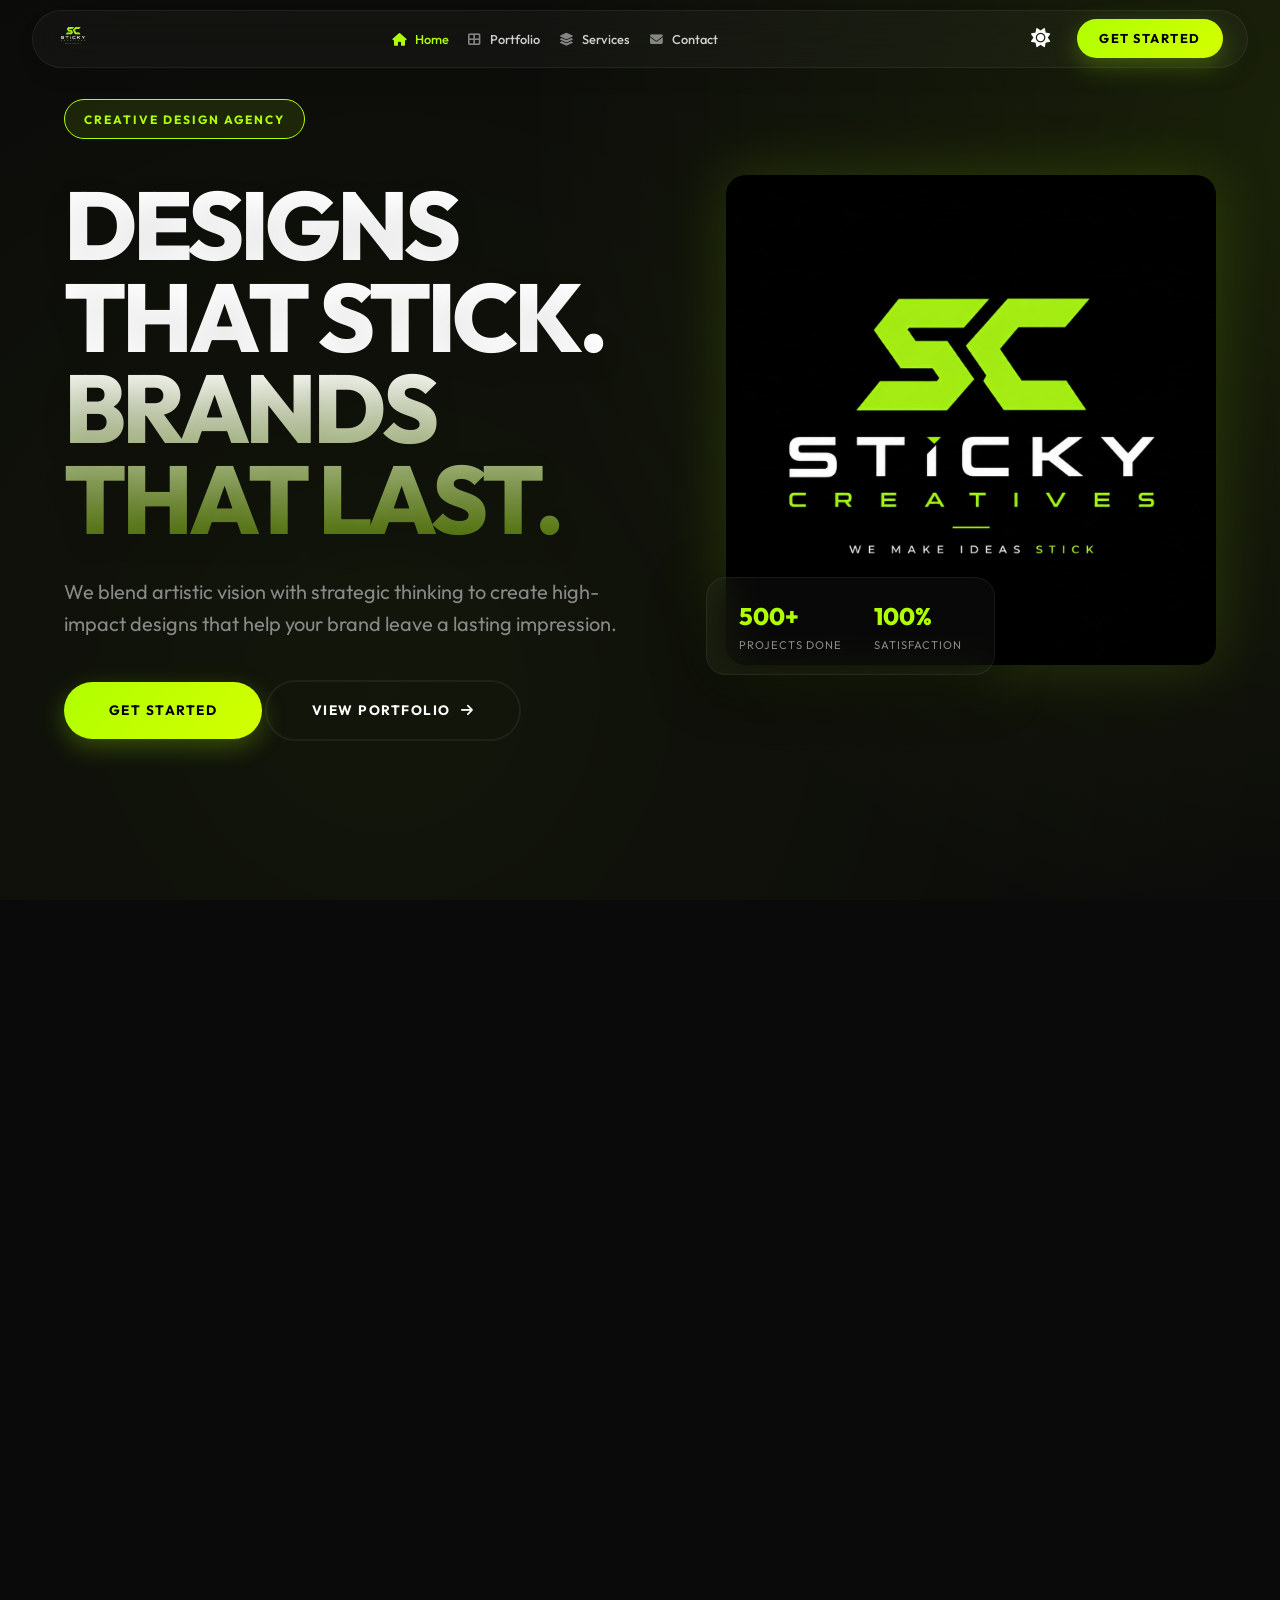
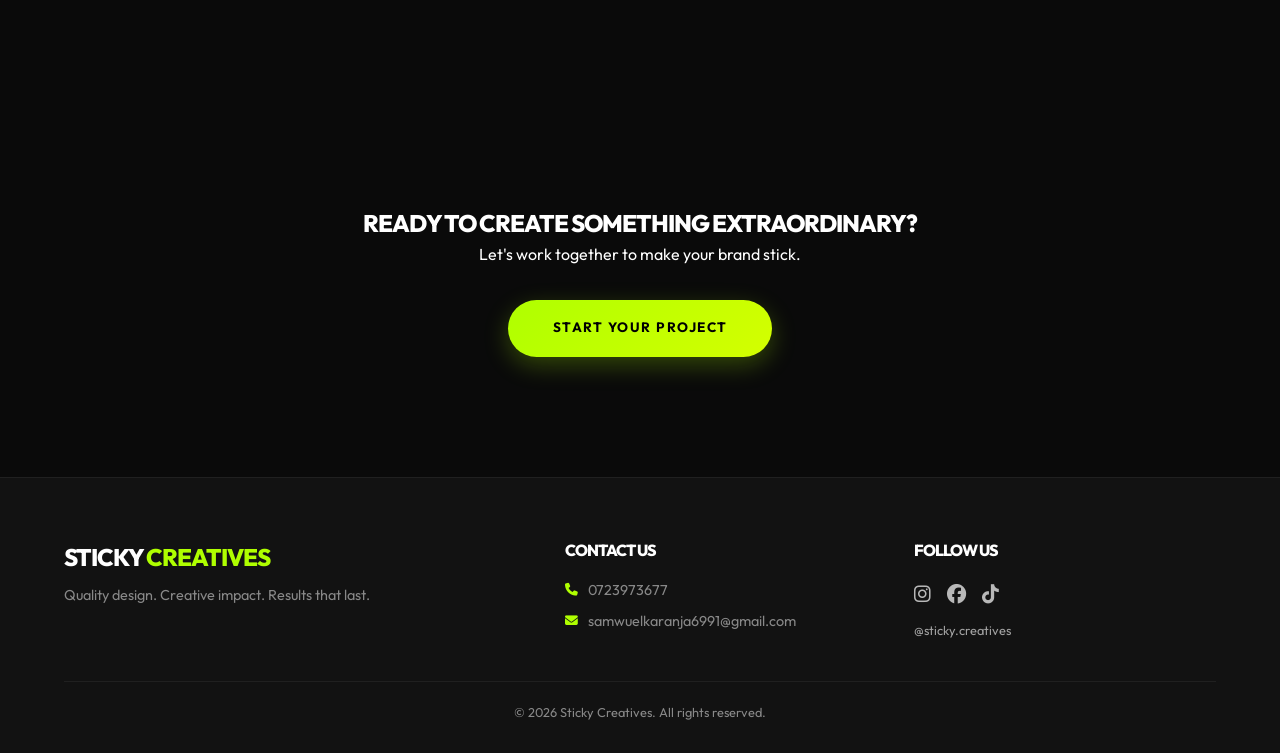
==== commit b5fa382c: "UI Restoration: Revert hero stats position and styling to original professional layout." ====
--- a/index.html
+++ b/index.html
@@ -48,6 +48,9 @@
                             View Portfolio <i class="fas fa-arrow-right"></i>
                         </a>
                     </div>
+                </div>
+                <div class="hero-image animate">
+                    <img src="hero-main.jpg" alt="Sticky Creatives Branding">
                     <div class="hero-stats animate">
                         <div class="stat-item">
                             <h4>500+</h4>
@@ -58,9 +61,6 @@
                             <p>Satisfaction</p>
                         </div>
                     </div>
-                </div>
-                <div class="hero-image animate">
-                    <img src="hero-main.jpg" alt="Sticky Creatives Branding">
                 </div>
             </div>
         </div>
--- a/style.css
+++ b/style.css
@@ -344,26 +344,32 @@
 }
 
 .hero-stats {
-    margin-top: 4rem;
-    display: flex;
-    gap: 3rem;
+    position: absolute;
+    bottom: -10px;
+    left: -20px;
+    background: var(--glass-bg);
+    backdrop-filter: blur(var(--glass-blur));
+    border: 1px solid var(--glass-border);
+    padding: 1.2rem 2rem;
+    border-radius: 20px;
+    display: flex;
+    gap: 2rem;
+    box-shadow: var(--shadow);
 }
 
 .stat-item h4 {
     color: var(--primary);
-    font-size: 2rem;
+    font-size: 1.5rem;
     font-weight: 800;
-    margin-bottom: 0.2rem;
-    line-height: 1;
+    margin-bottom: 0.1rem;
 }
 
 .stat-item p {
-    font-size: 0.8rem;
+    font-size: 0.7rem;
     margin-bottom: 0;
     color: var(--text-muted);
     text-transform: uppercase;
     letter-spacing: 1px;
-    font-weight: 600;
 }
 
 .btn-group {
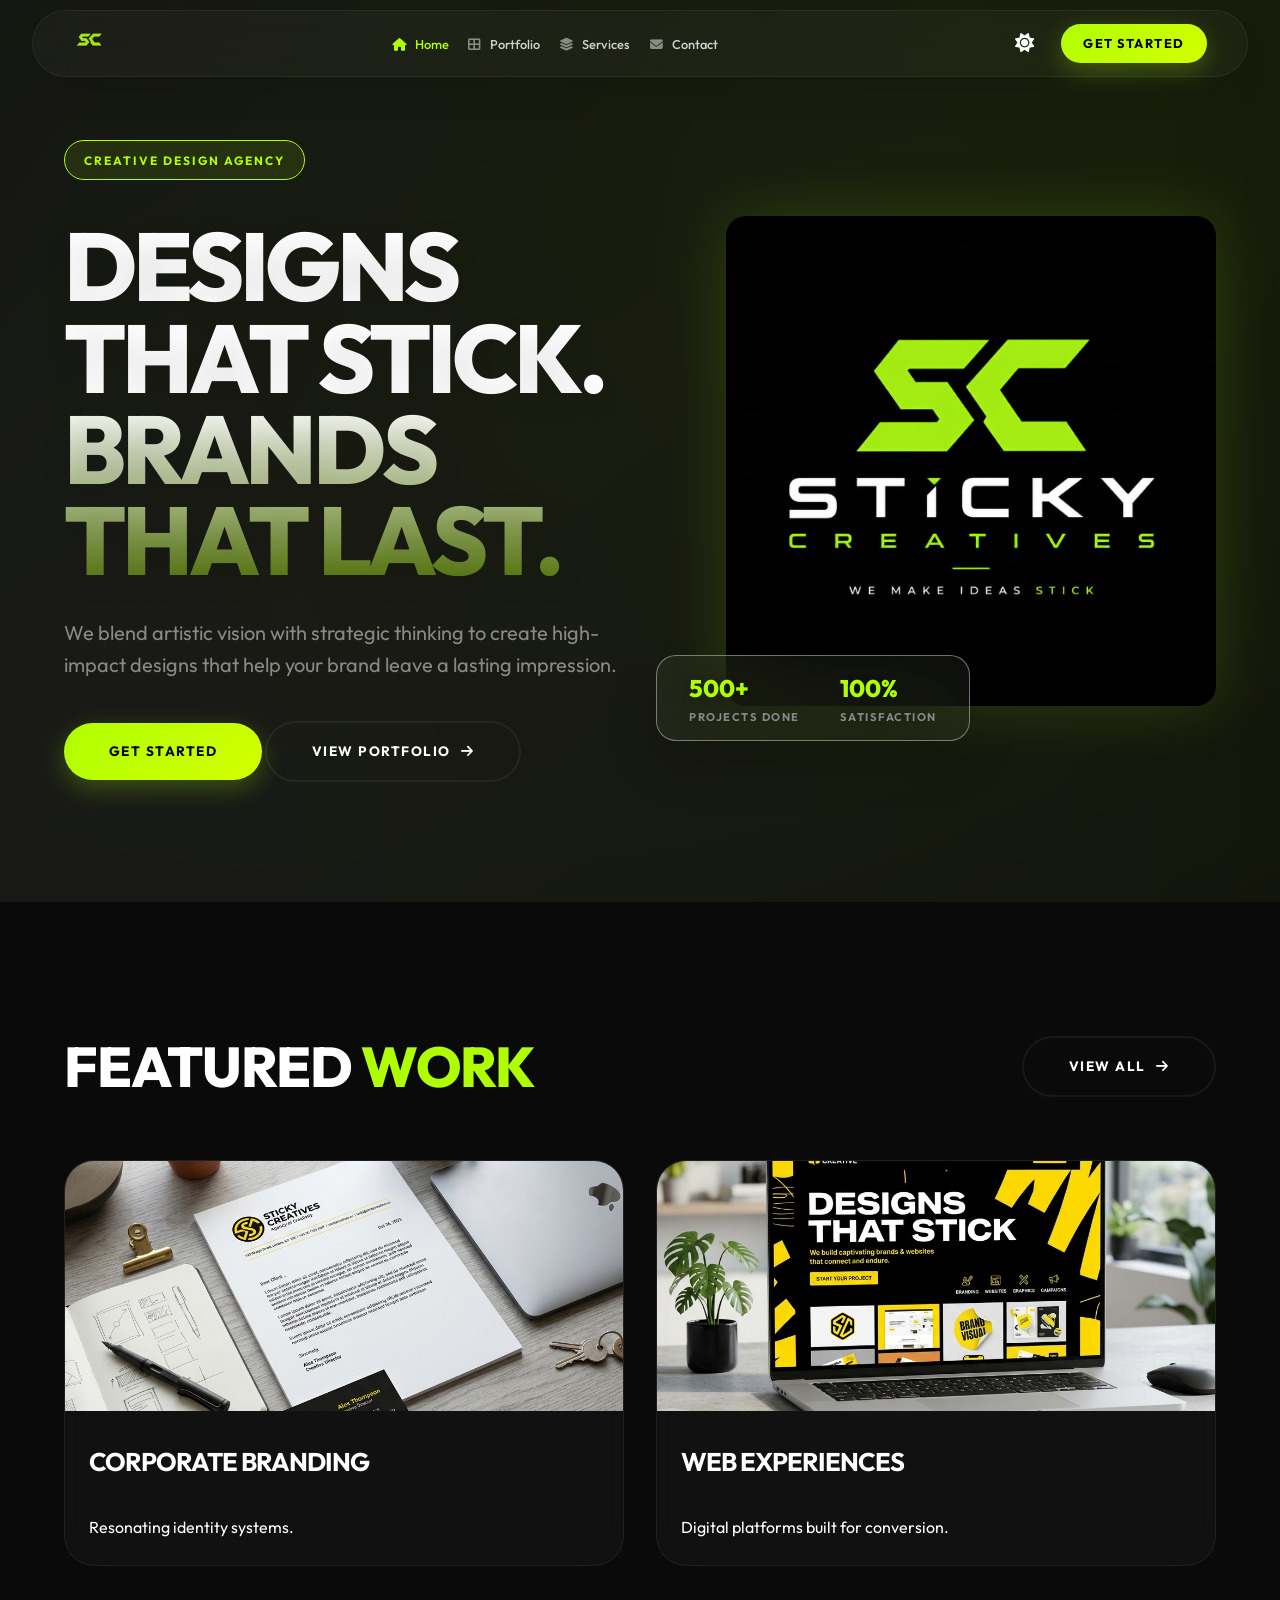
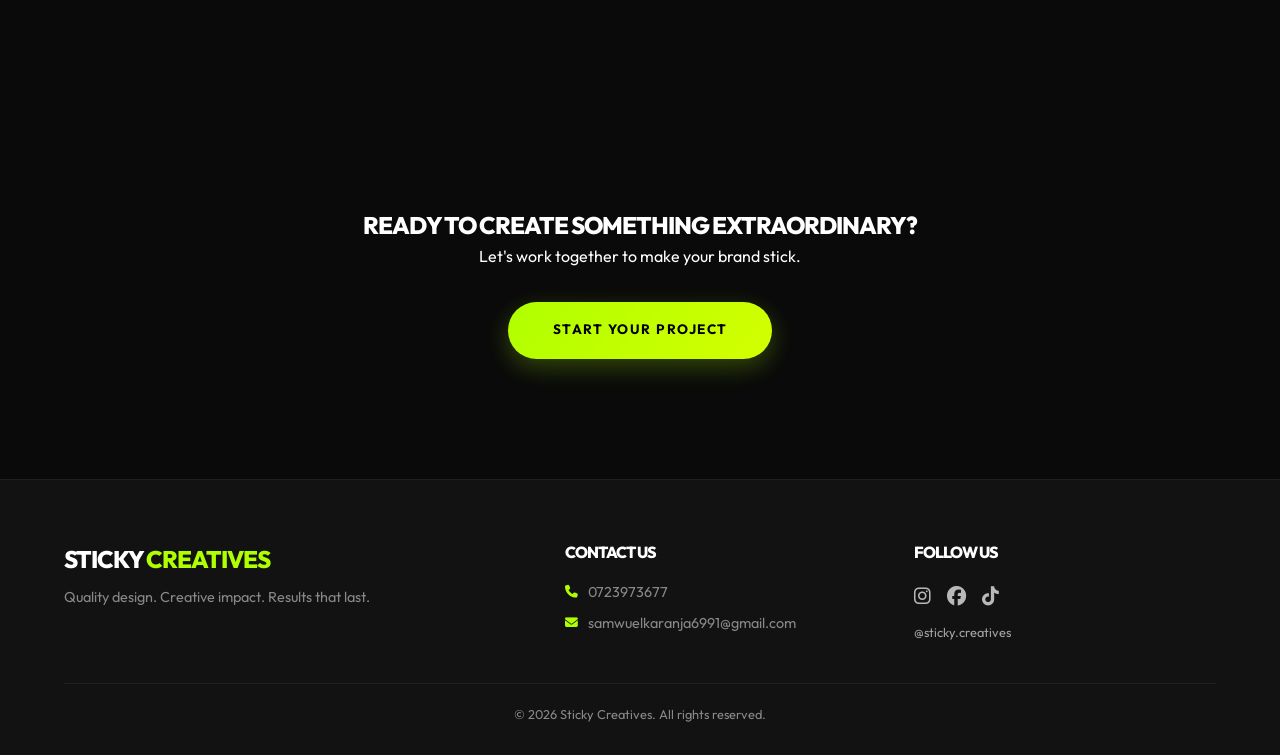
==== commit dd45a58a: "Branding Update: Replace navigation logo and implement website favicon across all pages using new 's" ====
--- a/index.html
+++ b/index.html
@@ -14,7 +14,7 @@
         <div class="nav-container">
             <div class="nav-glass">
                 <a href="index.html" class="logo">
-                    <img src="logo.png" alt="Sticky Creatives Logo" id="brand-logo">
+                    <img src="sticky-icon.png" alt="Sticky Creatives Logo" id="brand-logo">
                 </a>
                 <ul class="nav-links">
                     <li><a href="index.html" class="active"><i class="fas fa-home"></i> Home</a></li>
--- a/style.css
+++ b/style.css
@@ -14,26 +14,22 @@
     --bg-secondary: #141414;
     --text-main: #FFFFFF;
     --text-muted: rgba(255, 255, 255, 0.6);
-    --glass-bg: rgba(255, 255, 255, 0.03);
-    --glass-border: rgba(255, 255, 255, 0.08);
-    --glass-blur: 20px;
     --hero-glow-1: rgba(175, 255, 0, 0.08);
-    --hero-glow-2: rgba(175, 255, 0, 0.04);
+    --hero-glow-2: rgba(255, 255, 255, 0.05); /* Changed to White */
 }
 
 [data-theme="light"] {
     --bg-main: #F4F4F4;
     --bg-secondary: #EBEBEB;
     --text-main: #121212;
-    --text-muted: #666666;
-    --glass-bg: rgba(255, 255, 255, 0.7);
-    --glass-border: rgba(0, 0, 0, 0.05);
+    --text-muted: #555555;
+    --glass-bg: rgba(255, 255, 255, 0.15);
+    --glass-border: rgba(255, 255, 255, 0.6);
     --glass-text: #121212;
-    --glass-blur: 15px;
-    --shadow: 0 10px 30px rgba(0, 0, 0, 0.03);
-    --primary-glow: rgba(175, 255, 0, 0.3);
-    --hero-glow-1: rgba(175, 255, 0, 0.18);
-    --hero-glow-2: rgba(175, 255, 0, 0.12);
+    --glass-blur: 40px;
+    --primary-glow: rgba(175, 255, 0, 0.4);
+    --hero-glow-1: rgba(175, 255, 0, 0.35);
+    --hero-glow-2: rgba(255, 255, 255, 0.8); /* Changed to White, high visibility */
 }
 
 [data-theme="dark"] {
@@ -45,10 +41,9 @@
     --glass-border: rgba(255, 255, 255, 0.06);
     --glass-text: #FFFFFF;
     --glass-blur: 20px;
-    --shadow: 0 10px 50px rgba(0, 0, 0, 0.5);
     --primary-glow: rgba(175, 255, 0, 0.2);
     --hero-glow-1: rgba(175, 255, 0, 0.1);
-    --hero-glow-2: rgba(175, 255, 0, 0.05);
+    --hero-glow-2: rgba(255, 255, 255, 0.08); /* Changed to White */
 }
 
 * {
@@ -125,7 +120,7 @@
     top: 0;
     width: 100%;
     z-index: 1000;
-    padding: 0.6rem 0;
+    padding: 1.2rem 0;
     transition: top 0.4s ease, padding 0.4s ease;
 }
 
@@ -146,13 +141,13 @@
     background: var(--glass-bg);
     backdrop-filter: blur(var(--glass-blur));
     border: 1px solid var(--glass-border);
-    padding: 0.5rem 1.5rem;
+    padding: 0.8rem 2.5rem;
     border-radius: 100px;
     width: 100%;
     display: flex;
     justify-content: space-between;
     align-items: center;
-    box-shadow: 0 10px 30px -10px rgba(0, 0, 0, 0.1);
+    box-shadow: 0 20px 40px -15px rgba(0, 0, 0, 0.15);
 }
 
 .logo img {
@@ -238,7 +233,7 @@
 
 /* Page Header */
 .page-header {
-    padding: 180px 0 100px;
+    padding: 220px 0 100px;
     background: var(--bg-main);
     text-align: center;
     display: flex;
@@ -268,23 +263,28 @@
     background: var(--bg-main);
     position: relative;
     overflow: hidden;
-    padding-top: 60px;
+    padding-top: 140px;
 }
 
 .hero::before {
     content: '';
     position: absolute;
-    width: 150%;
-    height: 150%;
-    background: radial-gradient(circle at 70% 30%, var(--hero-glow-1) 0%, transparent 50%),
-                radial-gradient(circle at 20% 70%, var(--hero-glow-2) 0%, transparent 50%);
+    width: 200%;
+    height: 200%;
+    top: -50%;
+    left: -50%;
+    background: radial-gradient(circle at 70% 30%, var(--hero-glow-1) 0%, transparent 70%),
+                radial-gradient(circle at 20% 70%, var(--hero-glow-2) 0%, transparent 70%);
+    filter: blur(120px); /* Massive blur to avoid lines */
     z-index: 0;
-    animation: rotateMesh 20s linear infinite;
+    animation: rotateMesh 40s linear infinite; /* Slower, smoother rotation */
+    pointer-events: none;
+    opacity: 0.8;
 }
 
 @keyframes rotateMesh {
-    0% { transform: translate(-25%, -25%) rotate(0deg); }
-    100% { transform: translate(-25%, -25%) rotate(360deg); }
+    0% { transform: rotate(0deg); }
+    100% { transform: rotate(360deg); }
 }
 
 .hero-grid {
@@ -345,16 +345,25 @@
 
 .hero-stats {
     position: absolute;
-    bottom: -10px;
-    left: -20px;
-    background: var(--glass-bg);
-    backdrop-filter: blur(var(--glass-blur));
-    border: 1px solid var(--glass-border);
-    padding: 1.2rem 2rem;
+    bottom: -35px;
+    left: -70px;
+    background: rgba(255, 255, 255, 0.05);
+    backdrop-filter: blur(50px) saturate(200%);
+    -webkit-backdrop-filter: blur(50px) saturate(200%);
+    border: 1.5px solid rgba(255, 255, 255, 0.4);
+    padding: 0.8rem 2rem;
     border-radius: 20px;
     display: flex;
-    gap: 2rem;
-    box-shadow: var(--shadow);
+    gap: 2.5rem;
+    box-shadow: 0 25px 50px rgba(0, 0, 0, 0.15);
+    z-index: 10;
+    will-change: transform, opacity, backdrop-filter;
+    transform: translateZ(0);
+}
+
+[data-theme="light"] .hero-stats {
+    background: rgba(255, 255, 255, 0.1);
+    border-color: rgba(255, 255, 255, 0.8);
 }
 
 .stat-item h4 {
@@ -362,14 +371,21 @@
     font-size: 1.5rem;
     font-weight: 800;
     margin-bottom: 0.1rem;
+    position: relative;
+    z-index: 2;
+    text-shadow: 0 2px 10px rgba(0, 0, 0, 0.2);
 }
 
 .stat-item p {
     font-size: 0.7rem;
     margin-bottom: 0;
-    color: var(--text-muted);
+    color: var(--text-muted); /* Adaptive color */
     text-transform: uppercase;
-    letter-spacing: 1px;
+    letter-spacing: 1.5px;
+    font-weight: 700;
+    position: relative;
+    z-index: 2;
+    text-shadow: 0 1px 3px rgba(0, 0, 0, 0.1);
 }
 
 .btn-group {
@@ -795,7 +811,7 @@
     }
 
     .hero {
-        padding-top: 100px;
+        padding-top: 130px;
     }
 
     .hero h1 {
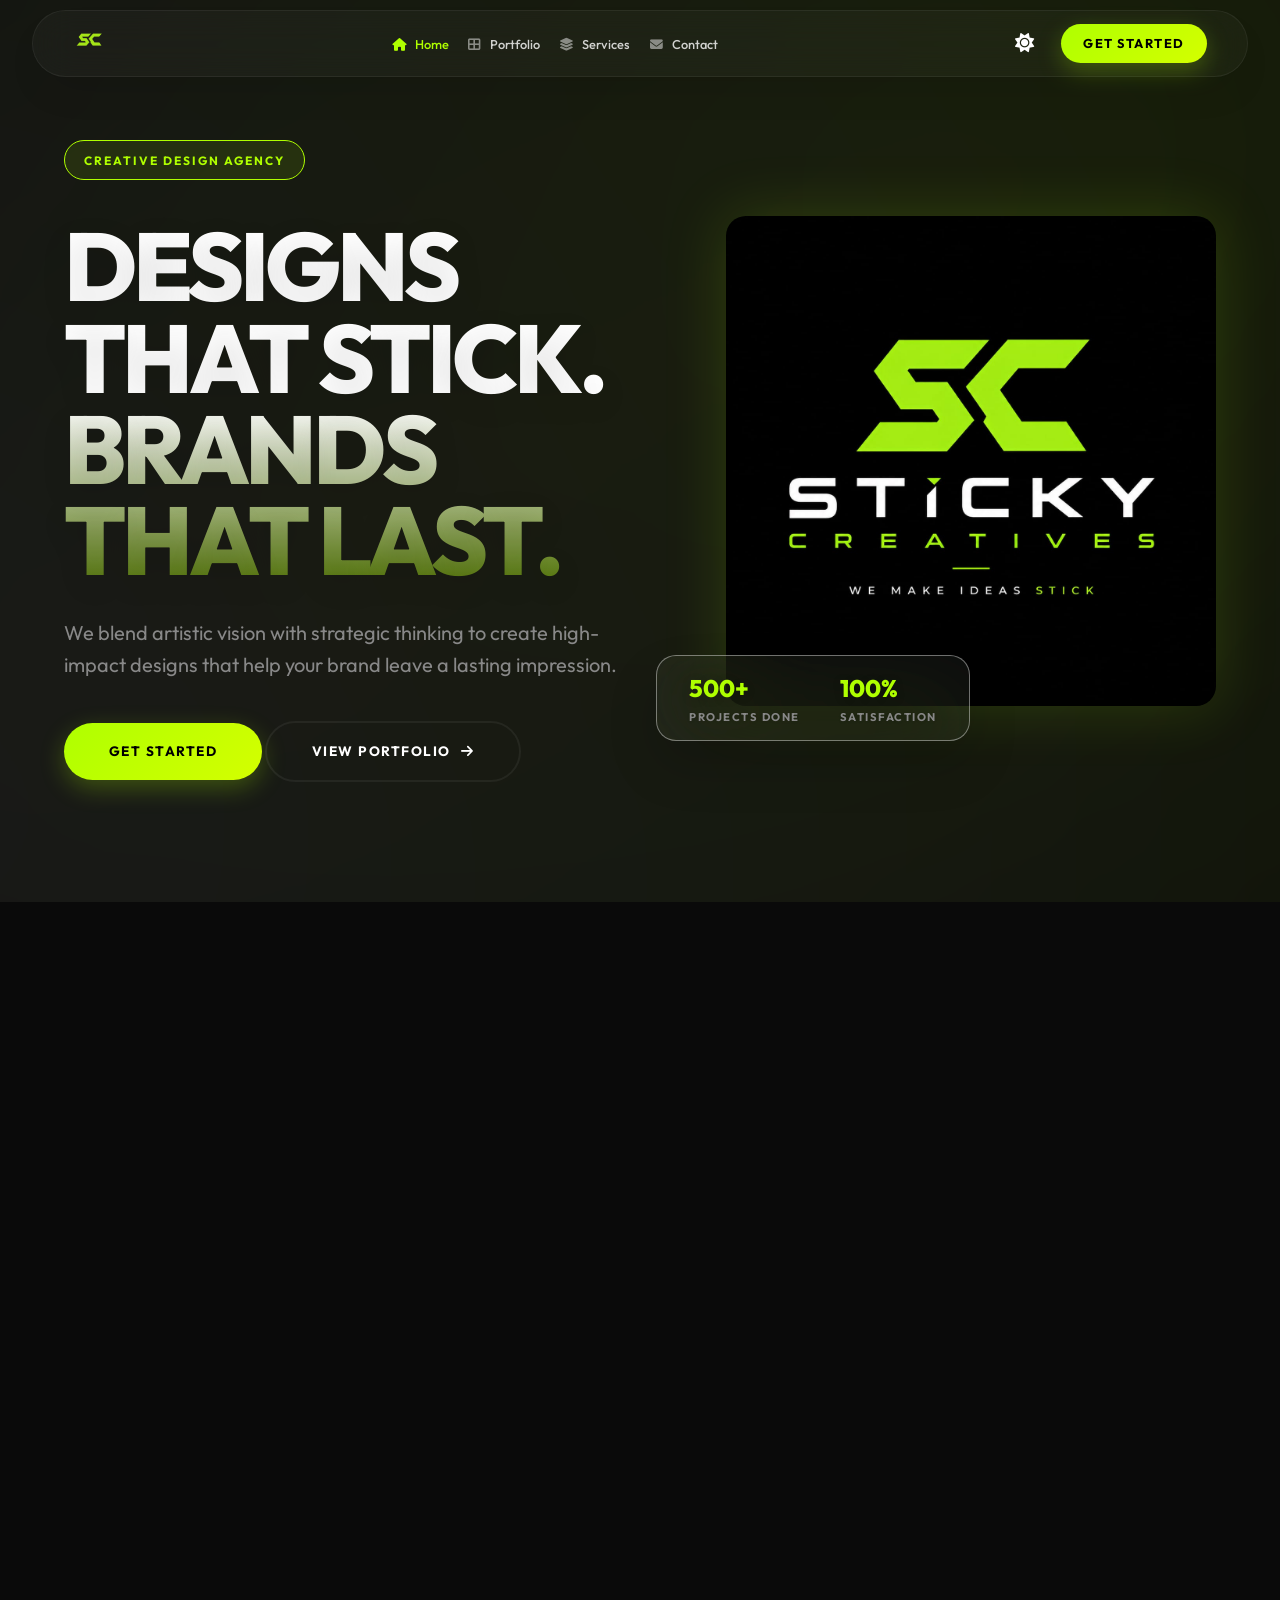
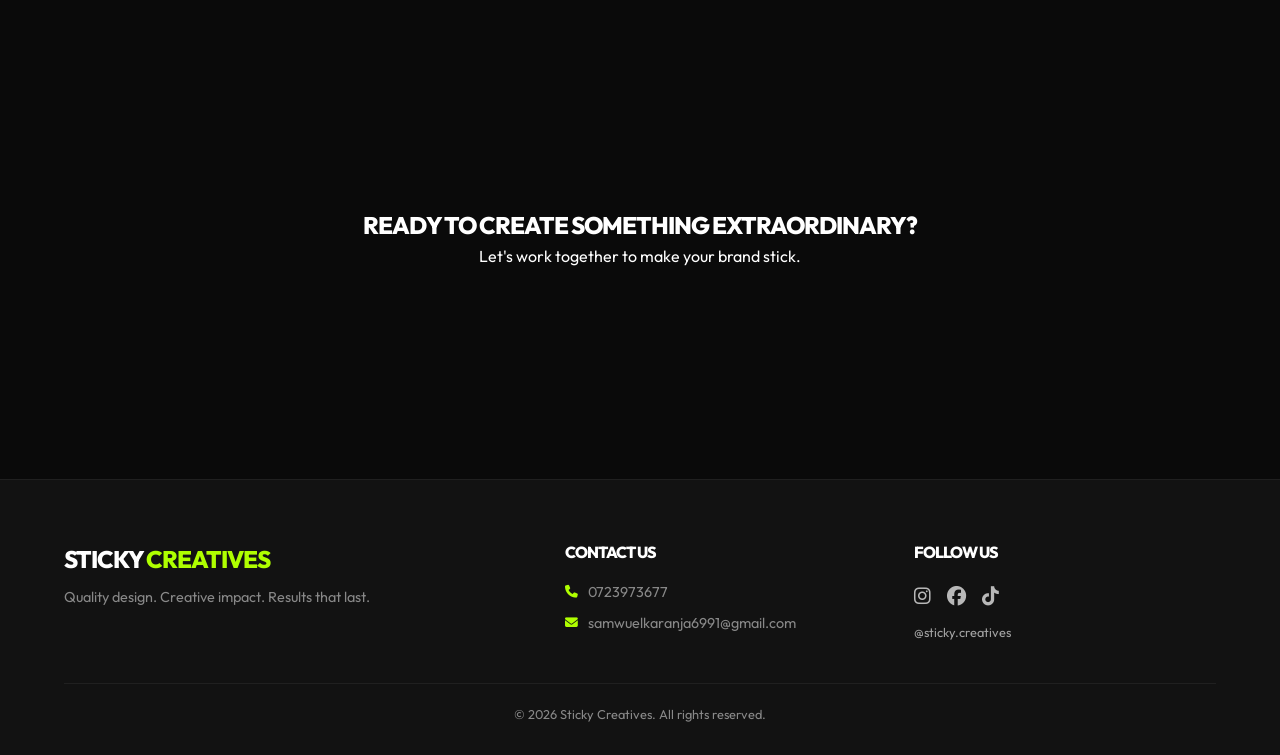
==== commit 5bc3a3b8: "Fix: Add missing favicon to index.html." ====
--- a/index.html
+++ b/index.html
@@ -4,6 +4,7 @@
     <meta charset="UTF-8">
     <meta name="viewport" content="width=device-width, initial-scale=1.0">
     <title>Sticky Creatives | Creative Solutions, Fair Prices</title>
+    <link rel="icon" type="image/png" href="sticky-icon.png">
     <meta name="description" content="High-quality designs that help your brand stand out and leave a lasting impression. Logo design, web design, branding and more.">
     <link rel="stylesheet" href="style.css">
     <link rel="stylesheet" href="https://cdnjs.cloudflare.com/ajax/libs/font-awesome/6.4.0/css/all.min.css">
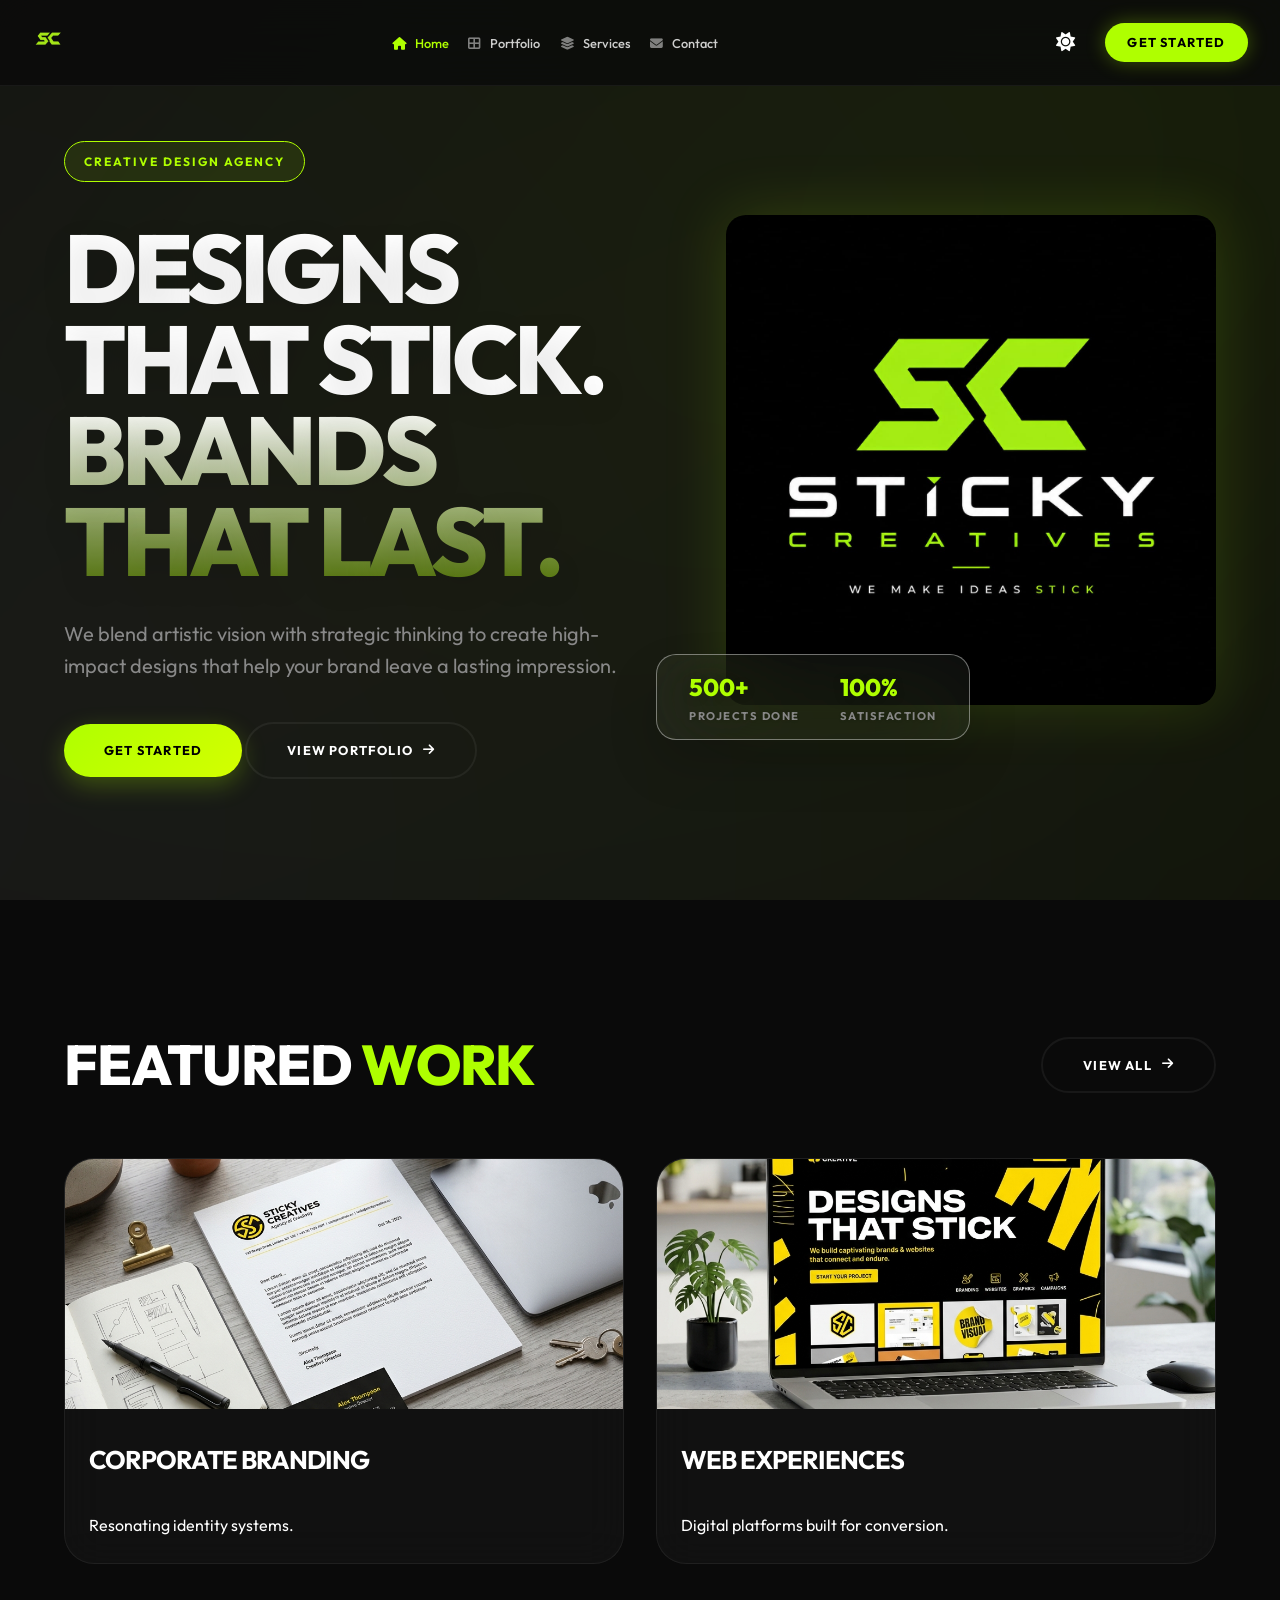
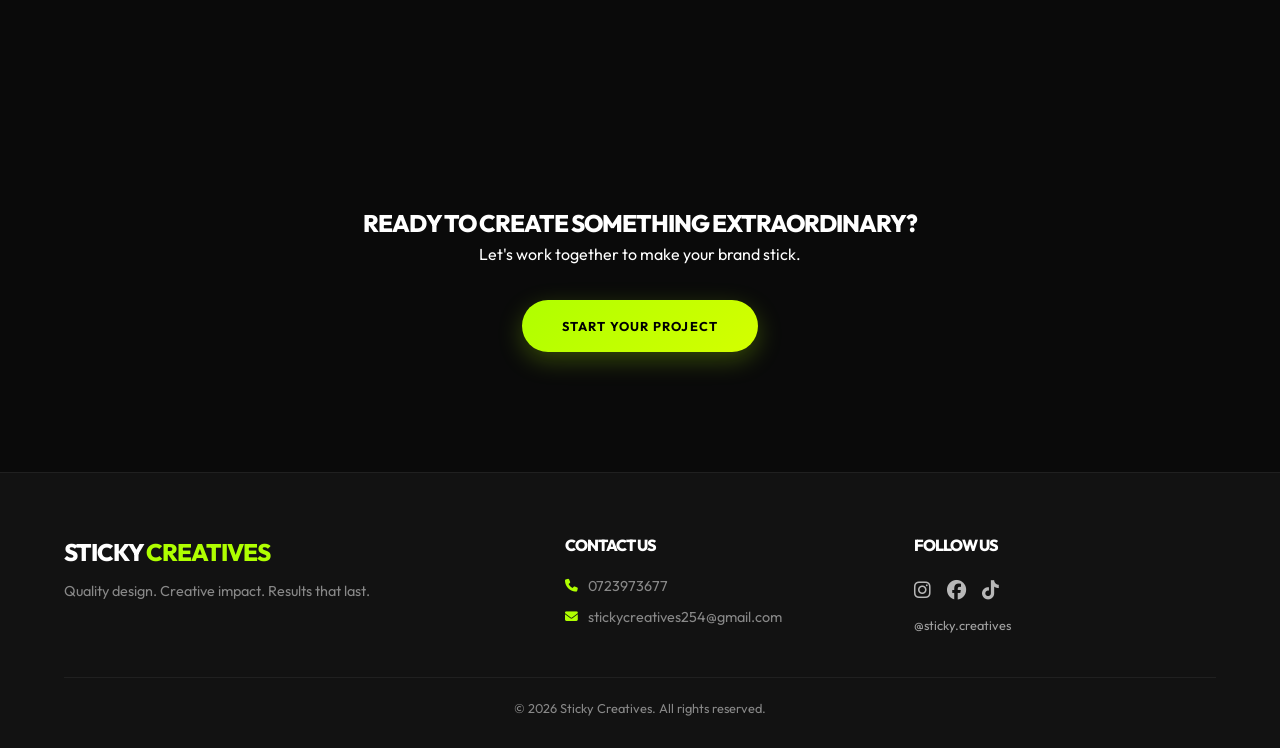
==== commit 29d2da31: "Branding Update: Migrate official agency email to stickycreatives254@gmail.com site-wide." ====
--- a/index.html
+++ b/index.html
@@ -110,7 +110,7 @@
                 <div class="contact-info">
                     <h3>Contact Us</h3>
                     <p><i class="fas fa-phone"></i> 0723973677</p>
-                    <p><i class="fas fa-envelope"></i> samwuelkaranja6991@gmail.com</p>
+                    <p><i class="fas fa-envelope"></i> stickycreatives254@gmail.com</p>
                 </div>
                 <div class="socials">
                     <h3>Follow Us</h3>
--- a/style.css
+++ b/style.css
@@ -23,13 +23,13 @@
     --bg-secondary: #EBEBEB;
     --text-main: #121212;
     --text-muted: #555555;
-    --glass-bg: rgba(255, 255, 255, 0.15);
-    --glass-border: rgba(255, 255, 255, 0.6);
+    --glass-bg: rgba(255, 255, 255, 0.85); /* More opaque for visibility */
+    --glass-border: rgba(0, 0, 0, 0.05);
     --glass-text: #121212;
     --glass-blur: 40px;
     --primary-glow: rgba(175, 255, 0, 0.4);
     --hero-glow-1: rgba(175, 255, 0, 0.35);
-    --hero-glow-2: rgba(255, 255, 255, 0.8); /* Changed to White, high visibility */
+    --hero-glow-2: rgba(255, 255, 255, 0.9); /* Changed to White, high visibility */
 }
 
 [data-theme="dark"] {
@@ -114,14 +114,16 @@
     color: var(--primary);
 }
 
-/* Navbar Redesign */
+/* Navbar Redesign - Edge-to-Edge */
 nav {
     position: fixed;
     top: 0;
     width: 100%;
     z-index: 1000;
-    padding: 1.2rem 0;
-    transition: top 0.4s ease, padding 0.4s ease;
+    background: rgba(10, 10, 10, 0.8);
+    backdrop-filter: blur(20px);
+    border-bottom: 1px solid rgba(255, 255, 255, 0.05);
+    transition: top 0.4s ease, background 0.4s ease;
 }
 
 nav.nav-hidden {
@@ -131,23 +133,22 @@
 .nav-container {
     max-width: 1400px;
     margin: 0 auto;
-    padding: 0 2rem;
+    padding: 0.8rem 2rem;
     display: flex;
     justify-content: space-between;
     align-items: center;
 }
 
 .nav-glass {
-    background: var(--glass-bg);
-    backdrop-filter: blur(var(--glass-blur));
-    border: 1px solid var(--glass-border);
-    padding: 0.8rem 2.5rem;
-    border-radius: 100px;
     width: 100%;
     display: flex;
     justify-content: space-between;
     align-items: center;
-    box-shadow: 0 20px 40px -15px rgba(0, 0, 0, 0.15);
+}
+
+[data-theme="light"] nav {
+    background: rgba(255, 255, 255, 0.8);
+    border-bottom: 1px solid rgba(0, 0, 0, 0.05);
 }
 
 .logo img {
@@ -157,7 +158,7 @@
 
 .nav-links {
     display: flex;
-    gap: clamp(1rem, 2vw, 1.8rem);
+    gap: clamp(1.5rem, 4vw, 3rem);
     list-style: none;
     align-items: center;
 }
@@ -197,7 +198,31 @@
 .nav-actions {
     display: flex;
     align-items: center;
-    gap: 1rem;
+    gap: 1.2rem; /* Increased spacing */
+    justify-content: flex-end;
+}
+
+@media (max-width: 480px) {
+    .nav-actions {
+        gap: 0.8rem;
+    }
+}
+
+/* Nav CTA Pill */
+.nav-actions .btn {
+    border-radius: 100px;
+    padding: 0.6rem 1.4rem; /* Slightly more compact for header */
+    font-size: 0.75rem;
+    background: var(--primary);
+    color: #000;
+    box-shadow: 0 0 20px rgba(175, 255, 0, 0.3);
+    border: none;
+    white-space: nowrap;
+}
+
+.nav-actions .btn:hover {
+    box-shadow: 0 0 30px rgba(175, 255, 0, 0.5);
+    transform: scale(1.05);
 }
 
 #theme-toggle {
@@ -505,19 +530,20 @@
     align-items: center;
     justify-content: center;
     gap: 10px;
-    padding: 1.1rem 2.8rem;
+    padding: 1rem 2.5rem;
     background: linear-gradient(135deg, var(--primary) 0%, #d4ff00 100%);
     color: #000000;
     text-decoration: none;
     border-radius: 100px;
     font-weight: 700;
     text-transform: uppercase;
-    font-size: 0.85rem;
-    letter-spacing: 1.5px;
+    font-size: 0.8rem;
+    letter-spacing: 1.2px;
     transition: var(--transition);
     border: none;
     cursor: pointer;
     box-shadow: 0 8px 25px rgba(175, 255, 0, 0.25);
+    white-space: nowrap;
 }
 
 .btn:hover {
@@ -531,17 +557,18 @@
     align-items: center;
     justify-content: center;
     gap: 10px;
-    padding: 1.1rem 2.8rem;
+    padding: 1rem 2.5rem;
     background: transparent;
     color: var(--text-main);
     border: 2px solid var(--glass-border);
     border-radius: 100px;
     font-weight: 700;
     text-transform: uppercase;
-    font-size: 0.85rem;
-    letter-spacing: 1.5px;
+    font-size: 0.8rem;
+    letter-spacing: 1.2px;
     transition: var(--transition);
     text-decoration: none;
+    white-space: nowrap;
 }
 
 .btn-secondary:hover {
@@ -691,24 +718,81 @@
     }
 
     .hero-grid {
-        grid-template-columns: 1fr;
-        text-align: center;
-        gap: 4rem;
-    }
-
-    .hero-content {
-        padding-right: 0;
         display: flex;
         flex-direction: column;
-        align-items: center;
+        text-align: center;
+        gap: 3rem;
+    }
+
+    .hero-content {
+        display: contents; /* Allows children to be reordered relative to the image */
+    }
+
+    .hero-content .badge {
+        order: 1;
+        margin: 0 auto 1.5rem auto;
+    }
+
+    .hero-content h1 {
+        order: 2;
+        margin-bottom: 1.5rem;
+    }
+
+    .hero-content p {
+        order: 3;
+        margin-bottom: 2.5rem;
+        max-width: 600px;
+        line-height: 1.6;
     }
 
     .hero-image {
+        order: 4;
         justify-content: center;
+        margin-bottom: 4rem; /* More room for stats */
+        position: relative;
+        width: fit-content;
+        margin-left: auto;
+        margin-right: auto;
+    }
+    
+    .hero-actions {
+        order: 5;
+        margin-top: 1.5rem;
+        gap: 1.5rem; /* Increased gap */
     }
 
     .hero-image img {
-        max-width: 450px;
+        max-width: 280px; /* Scaled down for mobile balance */
+        margin: 0 auto;
+        border-radius: 20px;
+    }
+
+    .hero-stats {
+        position: absolute;
+        bottom: -25px;
+        left: 50%;
+        transform: translateX(-50%);
+        width: 210px; /* Reduced to match smaller image */
+        display: flex;
+        justify-content: space-around;
+        padding: 0.8rem;
+        border-radius: 15px;
+        background: var(--glass-bg);
+        backdrop-filter: blur(10px);
+        border: 1px solid var(--glass-border);
+        box-shadow: 0 10px 30px rgba(0, 0, 0, 0.2);
+        z-index: 5;
+    }
+
+    .stat-item h4 {
+        font-size: 1rem; /* Smaller font */
+        margin-bottom: 2px;
+    }
+
+    .stat-item p {
+        font-size: 0.65rem; /* Smaller text */
+        text-transform: uppercase;
+        letter-spacing: 0.5px;
     }
 
     .footer-content {
@@ -739,18 +823,22 @@
         display: flex;
         flex-direction: column;
         position: fixed;
-        top: 0;
-        right: -100%;
-        width: 80%;
-        height: 100vh;
+        top: 80px; /* Below header */
+        right: -300px;
+        width: 260px;
+        height: auto;
+        max-height: calc(100vh - 100px);
         background: var(--bg-secondary);
         backdrop-filter: blur(20px);
-        padding: 100px 40px;
-        gap: 2rem;
+        padding: 40px 30px;
+        gap: 1.2rem;
         transition: 0.5s cubic-bezier(0.16, 1, 0.3, 1);
-        box-shadow: -10px 0 30px rgba(0, 0, 0, 0.3);
+        box-shadow: -10px 10px 40px rgba(0, 0, 0, 0.2);
         z-index: 1000;
         align-items: flex-start;
+        border-radius: 24px; /* Floating rounded look */
+        border: 1px solid var(--glass-border);
+        margin-right: 20px; /* Pop out from edge */
     }
 
     .nav-links.active {
@@ -764,34 +852,63 @@
         border-bottom: 1px solid var(--glass-border);
     }
 
+    .nav-container {
+        padding: 0.8rem 1rem;
+    }
+
     .nav-glass {
-        padding: 0.6rem 1rem;
-        gap: 0.5rem;
+        padding: 0;
+        border-radius: 0;
+        background: transparent;
+        border: none;
+        backdrop-filter: none;
+        box-shadow: none;
     }
 
     .nav-actions {
-        gap: 0.5rem;
-    }
-
-    #theme-toggle {
-        width: 35px;
-        height: 35px;
-        font-size: 1rem;
-    }
-
-    .nav-glass .btn {
-        padding: 0.5rem 1rem;
-        font-size: 0.75rem;
+        gap: 0.6rem;
+    }
+
+    /* Hide CTA on very small mobile to avoid crowding logo */
+    @media (max-width: 400px) {
+        .nav-actions .btn {
+            display: none;
+        }
+    }
+
+    .hero-content h1 {
+        font-size: clamp(2.2rem, 8vw, 3rem);
+        line-height: 1.1;
+    }
+
+    .hero-content p {
+        font-size: 0.95rem;
+        margin-bottom: 2rem;
     }
 
     .hero-actions {
         flex-direction: column;
         width: 100%;
-        gap: 1rem;
+        gap: 2.5rem; /* Massive gap to ensure separation */
+        margin: 3rem 0;
     }
 
     .hero-actions .btn, .hero-actions .btn-secondary {
-        width: 100%;
+        width: 85%; /* Slightly narrower */
+        margin: 0 auto;
+        padding: 0.85rem 2rem;
+        font-size: 0.75rem;
+        text-align: center;
+        border: 1px solid rgba(255, 255, 255, 0.1);
+        box-shadow: 0 5px 15px rgba(0, 0, 0, 0.2); /* More contained shadow */
+    }
+
+    .hero-actions .btn:first-child {
+        margin-bottom: 0.5rem; /* Additional buffer */
+    }
+
+    .hero-actions .btn-secondary {
+        border: 1px solid var(--glass-border); /* More defined border */
     }
 
     .pricing-grid {
@@ -831,4 +948,17 @@
     .section-title {
         font-size: 1.8rem;
     }
-}
+
+    .container {
+        padding: 0 25px;
+    }
+
+    .category-card {
+        padding: 2rem;
+    }
+
+    .btn {
+        padding: 1rem 2rem;
+        font-size: 0.8rem;
+    }
+}
